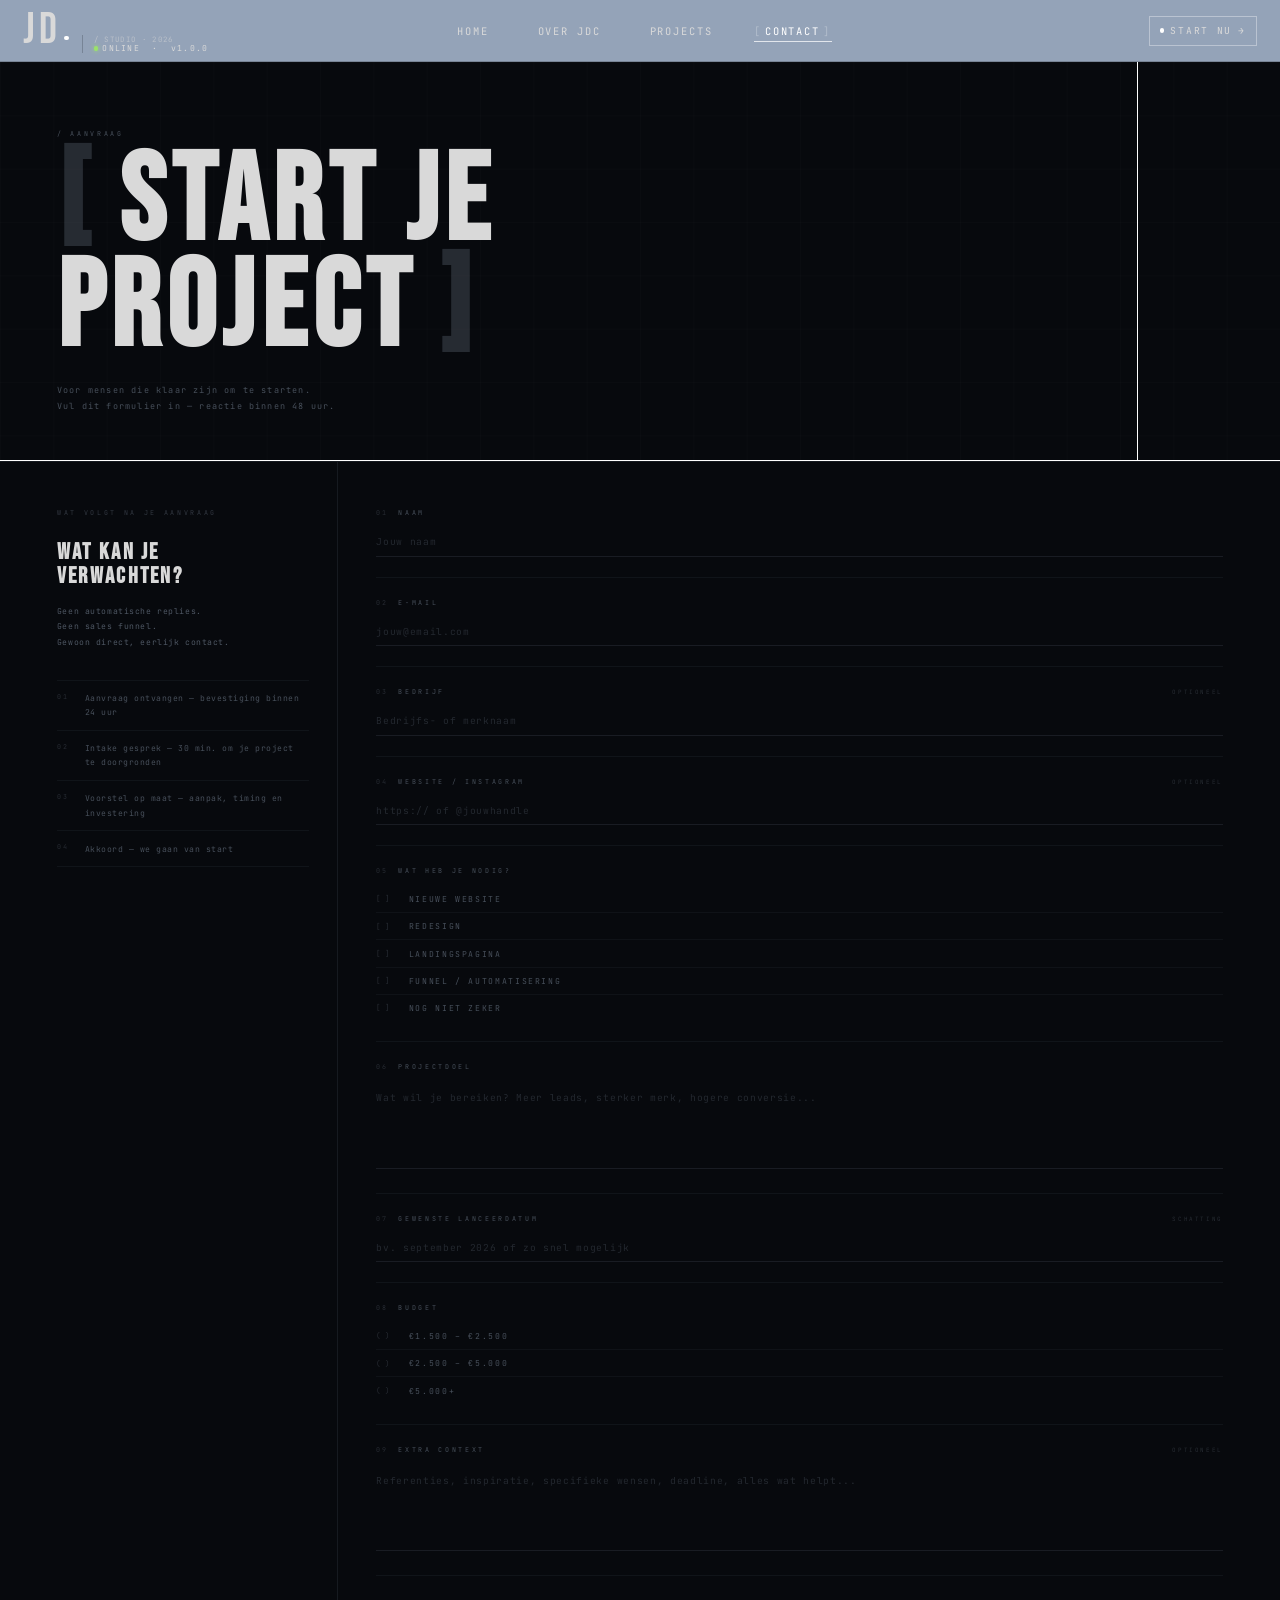
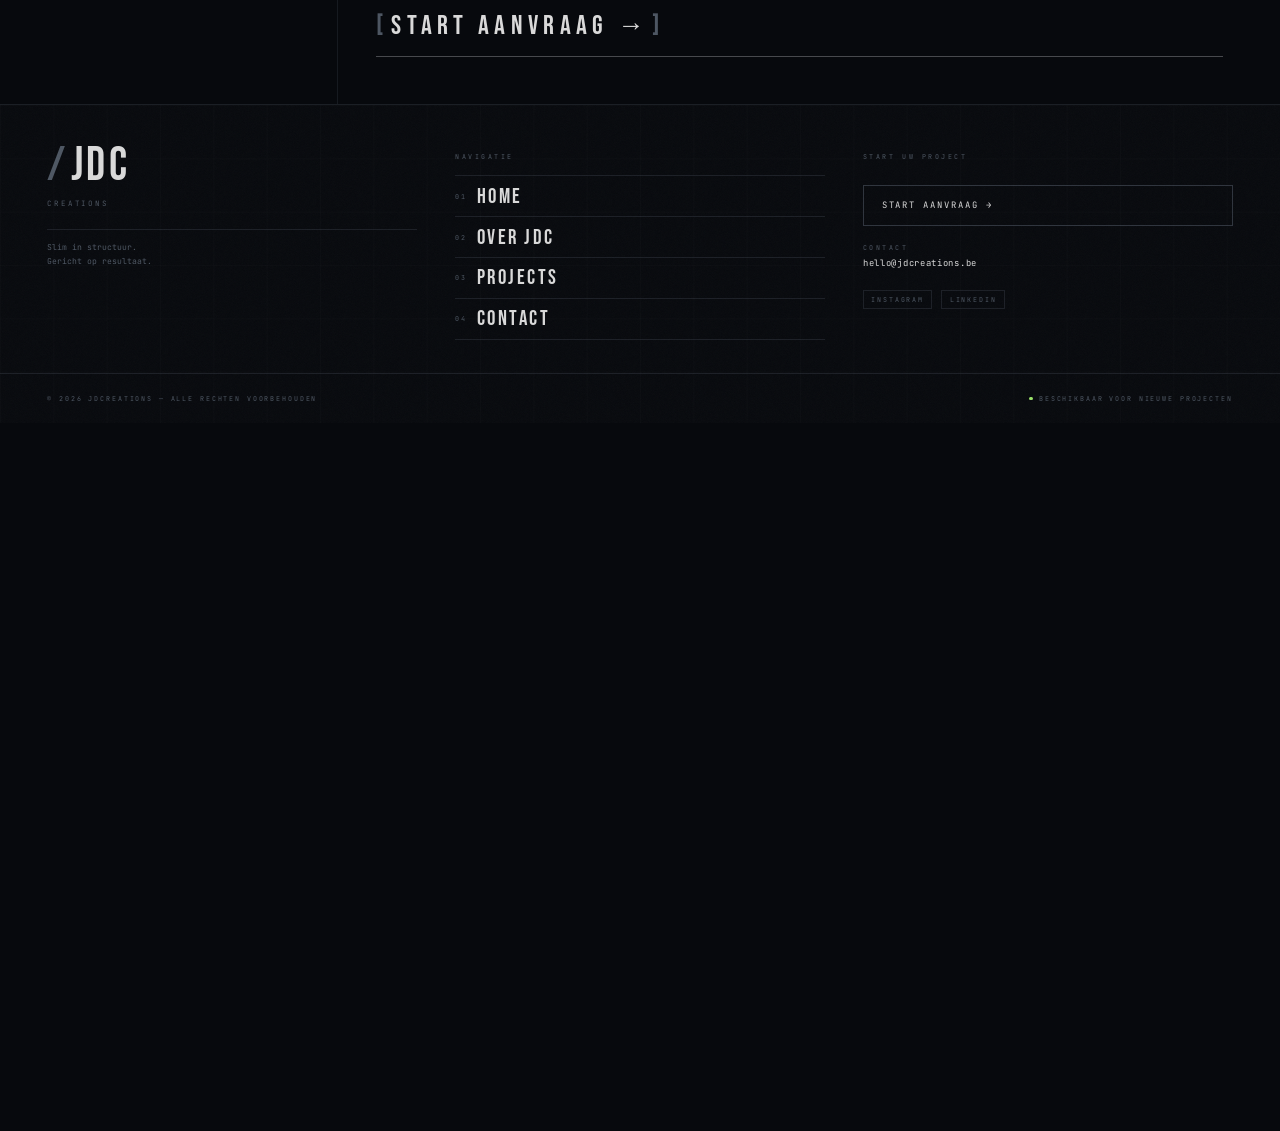
==== contact.html @ a8726026 "Add contact/aanvraag page; fix routing - contact.html: full on-brand aanvraag form (9 fields, Dutch," ====
<!DOCTYPE html>
<html>
<head>
	<meta charset="utf-8">
	<meta name="viewport" content="initial-scale=1, width=device-width">
	<title>Aanvraag · JDCreations</title>
	<link rel="icon" type="image/svg+xml" href="./favicon.svg">

	<link rel="preconnect" href="https://fonts.googleapis.com" />
	<link rel="preconnect" href="https://fonts.gstatic.com" crossorigin />
	<link rel="stylesheet" href="https://fonts.googleapis.com/css2?family=Bebas+Neue&family=JetBrains+Mono:wght@400;500&display=swap" />
	<link rel="stylesheet" href="./base.css" />
	<link rel="stylesheet" href="./header.css" />
	<link rel="stylesheet" href="./transitions.css" />
	<link rel="stylesheet" href="./footer.css" />
	<script src="./transitions.js"></script>
	<script src="./header.js" defer></script>
	<script src="./footer.js" defer></script>

	<script>
		try { if ('scrollRestoration' in history) history.scrollRestoration = 'manual'; } catch(e){}
		window.scrollTo(0, 0);
		(function() {
			function fitMobile() {
				var w = window.innerWidth;
				if (w <= 600) { document.documentElement.style.zoom = Math.min(w, 430) / 430; }
				else { document.documentElement.style.zoom = ''; }
			}
			fitMobile();
			window.addEventListener('resize', fitMobile);
		})();
	</script>

	<style>
	html { -webkit-text-size-adjust: 100%; }
	* { box-sizing: border-box; }
	body { margin: 0; background: #07090d; color: #d9d9d9; font-family: 'JetBrains Mono', ui-monospace, monospace; line-height: normal; }

	:root {
		--ct-pad-x:   clamp(1.5rem, 6vw, 7rem);
		--ct-rule:    rgba(148,163,184,0.11);
		--ct-muted:   rgba(148,163,184,0.45);
	}

	/* ═══════════════════════════════════
	   PAGE
	═══════════════════════════════════ */
	.ct-page { padding-top: 84px; min-height: 100dvh; }

	/* ═══════════════════════════════════
	   HERO
	═══════════════════════════════════ */
	.ct-hero {
		position: relative;
		overflow: hidden;
		padding: clamp(4rem,10vh,8rem) var(--ct-pad-x) clamp(3rem,7vh,5.5rem);
		border-bottom: 1px solid var(--ct-rule);
	}
	/* Grid texture */
	.ct-hero::before {
		content: '';
		position: absolute; inset: 0;
		background-image:
			linear-gradient(rgba(255,255,255,0.013) 1px, transparent 1px),
			linear-gradient(90deg, rgba(255,255,255,0.013) 1px, transparent 1px);
		background-size: 72px 72px;
		pointer-events: none;
	}
	.ct-hero-inner { position: relative; z-index: 1; }

	.ct-eyebrow {
		font-size: 9px; letter-spacing: 0.4em; text-transform: uppercase;
		color: var(--ct-muted); margin: 0 0 1rem;
	}

	.ct-h1 {
		font-family: 'Bebas Neue', sans-serif;
		font-size: clamp(88px, 13vw, 200px);
		letter-spacing: 0.05em; line-height: 0.86;
		color: #d9d9d9; margin: 0;
	}

	.ct-h1-row {
		display: flex; align-items: baseline; gap: 0.18em;
	}
	.ct-h1-dim { color: rgba(148,163,184,0.22); }

	.ct-tagline {
		font-size: clamp(11px, 0.9vw, 13px); letter-spacing: 0.14em; line-height: 1.9;
		color: var(--ct-muted); margin: clamp(1.5rem,3vh,2.25rem) 0 0;
		max-width: 520px;
	}

	/* White line that draws in on load */
	.ct-hero-hline {
		position: absolute; bottom: 0; left: 0;
		width: 100%; height: 1px;
		background: rgba(255,255,255,0.06);
		overflow: hidden;
	}
	.ct-hero-hline::after {
		content: '';
		position: absolute; left: 0; top: 0;
		height: 100%; width: 100%;
		background: #fff;
		transform: scaleX(0);
		transform-origin: left;
		transition: transform 1.1s cubic-bezier(0.22,0.61,0.36,1) 0.15s;
	}
	body.loader-gone .ct-hero-hline::after { transform: scaleX(1); }

	/* Vertical accent line (right side) */
	.ct-hero-vline {
		position: absolute; top: 0; right: calc(var(--ct-pad-x) * 2.5);
		width: 1px; height: 0;
		background: #fff;
		transition: height 1s cubic-bezier(0.22,0.61,0.36,1) 0.5s;
	}
	body.loader-gone .ct-hero-vline { height: 100%; }

	/* ═══════════════════════════════════
	   MAIN: two-column layout
	═══════════════════════════════════ */
	.ct-main {
		display: grid;
		grid-template-columns: 380px 1fr;
		padding: 0 var(--ct-pad-x);
		min-height: 60vh;
	}

	/* ── Info panel ── */
	.ct-info {
		border-right: 1px solid var(--ct-rule);
		padding: clamp(3rem,7vh,5rem) clamp(1.5rem,3vw,3.5rem) clamp(3rem,7vh,5rem) 0;
	}
	.ct-info-inner { position: sticky; top: 104px; }

	.ct-info-label {
		font-size: 9px; letter-spacing: 0.4em; text-transform: uppercase;
		color: rgba(148,163,184,0.3); margin: 0 0 2rem;
	}
	.ct-info-h2 {
		font-family: 'Bebas Neue', sans-serif;
		font-size: clamp(30px, 2.4vw, 40px); letter-spacing: 0.1em; line-height: 1.05;
		color: #d9d9d9; margin: 0 0 1.25rem;
	}
	.ct-info-body {
		font-size: 11px; letter-spacing: 0.07em; line-height: 1.9;
		color: rgba(148,163,184,0.5); margin: 0 0 2.5rem;
	}

	/* Steps */
	.ct-steps { list-style: none; margin: 0; padding: 0; }
	.ct-step {
		display: flex; gap: 16px; align-items: flex-start;
		padding: 14px 0;
		border-top: 1px solid rgba(148,163,184,0.07);
	}
	.ct-step:last-child { border-bottom: 1px solid rgba(148,163,184,0.07); }
	.ct-step-num {
		font-size: 9px; letter-spacing: 0.28em;
		color: rgba(148,163,184,0.22); min-width: 22px; padding-top: 1px;
	}
	.ct-step-text {
		font-size: 11px; letter-spacing: 0.06em; line-height: 1.75;
		color: rgba(148,163,184,0.45);
	}

	/* Vertical draw line on the info border */
	.ct-info-vline {
		position: absolute; left: 0; top: clamp(3rem,7vh,5rem);
		width: 1px; height: 0;
		background: rgba(255,255,255,0.15);
	}

	/* ── Form panel ── */
	.ct-form-panel {
		padding: clamp(3rem,7vh,5rem) 0 clamp(3rem,7vh,5rem) clamp(2rem,4vw,5rem);
	}

	/* ── Form ── */
	.ct-form { display: flex; flex-direction: column; }

	.ct-group {
		position: relative;
		padding: clamp(1.5rem,3vh,2.25rem) 0;
		border-bottom: 1px solid rgba(148,163,184,0.07);
	}
	.ct-group:first-child { padding-top: 0; }

	/* White line that draws across the bottom on interaction */
	.ct-group::after {
		content: '';
		position: absolute; bottom: -1px; left: 0;
		height: 1px; width: 0;
		background: rgba(255,255,255,0.2);
		pointer-events: none;
	}
	.ct-group.is-live::after {
		transition: width 0.55s cubic-bezier(0.22,0.61,0.36,1);
		width: 100%;
	}

	.ct-group-label {
		display: flex; align-items: baseline; gap: 14px;
		margin-bottom: 0.9rem;
	}
	.ct-group-num {
		font-size: 9px; letter-spacing: 0.28em;
		color: rgba(148,163,184,0.22);
	}
	.ct-group-name {
		font-size: 9px; letter-spacing: 0.4em; text-transform: uppercase;
		color: rgba(148,163,184,0.45);
	}
	.ct-group-opt {
		font-size: 8px; letter-spacing: 0.28em; text-transform: uppercase;
		color: rgba(148,163,184,0.22); margin-left: auto;
	}

	.ct-input, .ct-textarea {
		width: 100%;
		background: transparent;
		border: none;
		border-bottom: 1px solid rgba(148,163,184,0.13);
		color: #d9d9d9;
		font-family: 'JetBrains Mono', ui-monospace, monospace;
		font-size: clamp(13px, 1vw, 14px);
		letter-spacing: 0.07em;
		padding: 10px 0;
		outline: none;
		transition: border-color 0.2s ease;
	}
	.ct-input::placeholder, .ct-textarea::placeholder {
		color: rgba(148,163,184,0.2);
	}
	.ct-input:focus, .ct-textarea:focus {
		border-bottom-color: rgba(148,163,184,0.4);
	}
	.ct-textarea { resize: none; min-height: 90px; line-height: 1.85; }

	/* Options (checkbox / radio) */
	.ct-options { display: flex; flex-direction: column; }

	.ct-option {
		display: flex; align-items: center; gap: 16px;
		padding: 11px 0;
		border-bottom: 1px solid rgba(148,163,184,0.06);
		cursor: pointer;
	}
	.ct-option:last-child { border-bottom: none; }
	.ct-option input { position: absolute; opacity: 0; width: 0; height: 0; pointer-events: none; }

	.ct-mark {
		font-size: 10px; letter-spacing: 0.05em; line-height: 1;
		color: rgba(148,163,184,0.22); width: 28px; flex-shrink: 0;
		transition: color 0.18s;
		user-select: none;
	}
	.ct-mark-check::before { content: '[ ]'; }
	.ct-mark-radio::before { content: '( )'; }
	.ct-option input:checked ~ .ct-mark-check::before { content: '[×]'; }
	.ct-option input:checked ~ .ct-mark-radio::before { content: '(●)'; }
	.ct-option input:checked ~ .ct-mark { color: rgba(255,255,255,0.55); }

	.ct-opt-text {
		font-size: 11px; letter-spacing: 0.2em; text-transform: uppercase;
		color: rgba(148,163,184,0.45); transition: color 0.18s;
	}
	.ct-option:hover .ct-opt-text { color: rgba(217,217,217,0.75); }
	.ct-option input:checked ~ .ct-opt-text { color: #d9d9d9; }

	/* ── Submit ── */
	.ct-submit-wrap {
		padding-top: clamp(2rem,5vh,3.5rem);
		display: flex; flex-direction: column; gap: 1.25rem;
	}

	.ct-submit {
		display: inline-flex; align-items: center;
		background: none; border: none; padding: 0; cursor: pointer;
		font-family: 'Bebas Neue', sans-serif;
		font-size: clamp(28px, 2.8vw, 44px);
		letter-spacing: 0.2em;
		color: rgba(148,163,184,0.5);
		transition: color 0.2s;
	}
	.ct-submit-text { color: #d9d9d9; margin: 0 0.1em; transition: color 0.2s; }
	.ct-submit:hover { color: rgba(255,255,255,0.6); }
	.ct-submit:hover .ct-submit-text { color: #ffffff; }
	.ct-submit:disabled { opacity: 0.4; cursor: not-allowed; }

	/* Drawing line below submit */
	.ct-submit-line {
		position: relative; height: 1px;
		background: rgba(148,163,184,0.08);
	}
	.ct-submit-line::after {
		content: '';
		position: absolute; left: 0; top: 0;
		height: 100%; width: 0;
		background: rgba(255,255,255,0.22);
		transition: width 1.4s cubic-bezier(0.22,0.61,0.36,1) 0.5s;
	}
	body.loader-gone .ct-submit-line::after { width: 100%; }

	/* ── Success state ── */
	.ct-success {
		display: none;
		flex-direction: column; gap: 1.5rem;
		padding: clamp(2rem,5vh,4rem) 0;
	}
	.ct-success.is-visible { display: flex; }
	.ct-success-label {
		font-size: 9px; letter-spacing: 0.4em; text-transform: uppercase;
		color: rgba(148,163,184,0.4);
	}
	.ct-success-h {
		font-family: 'Bebas Neue', sans-serif;
		font-size: clamp(36px, 4vw, 60px); letter-spacing: 0.08em; line-height: 1;
		color: #d9d9d9; margin: 0;
	}
	.ct-success-body {
		font-size: 12px; letter-spacing: 0.08em; line-height: 1.85;
		color: rgba(148,163,184,0.55); max-width: 440px;
	}
	.ct-success-back {
		font-family: 'Bebas Neue', sans-serif;
		font-size: 18px; letter-spacing: 0.2em;
		color: rgba(148,163,184,0.5); text-decoration: none;
		display: inline-flex; align-items: center;
		transition: color 0.2s;
	}
	.ct-success-back span { color: #d9d9d9; margin: 0 0.1em; transition: color 0.2s; }
	.ct-success-back:hover { color: rgba(255,255,255,0.6); }
	.ct-success-back:hover span { color: #fff; }

	/* ═══════════════════════════════════
	   RESPONSIVE
	═══════════════════════════════════ */
	@media (max-width: 1100px) {
		.ct-main { grid-template-columns: 300px 1fr; }
	}
	@media (max-width: 860px) {
		.ct-main { grid-template-columns: 1fr; }
		.ct-info {
			border-right: none;
			border-bottom: 1px solid var(--ct-rule);
			padding: clamp(2.5rem,6vh,4rem) 0 clamp(2rem,4vh,3rem);
		}
		.ct-info-inner { position: static; }
		.ct-form-panel { padding-left: 0; }
		.ct-hero-vline { display: none; }
	}
	@media (max-width: 600px) {
		.ct-page { padding-top: 64px; }
		.ct-h1 { font-size: 76px; }
		.ct-submit { font-size: 28px; }
		.ct-main { padding: 0 1.25rem; }
		.ct-hero { padding-left: 1.25rem; padding-right: 1.25rem; }
	}
	</style>
</head>
<body>

<div class="ct-page">

	<!-- ══════════ HERO ══════════ -->
	<section class="ct-hero">
		<div class="ct-hero-inner">
			<p class="ct-eyebrow">/ AANVRAAG</p>
			<h1 class="ct-h1">
				<div class="ct-h1-row">
					<span class="ct-h1-dim">[ </span><span>START&nbsp;JE</span>
				</div>
				<div class="ct-h1-row">
					<span>PROJECT</span><span class="ct-h1-dim"> ]</span>
				</div>
			</h1>
			<p class="ct-tagline">Voor mensen die klaar zijn om te starten.<br>Vul dit formulier in — reactie binnen 48 uur.</p>
		</div>
		<div class="ct-hero-hline"></div>
		<div class="ct-hero-vline"></div>
	</section>

	<!-- ══════════ MAIN ══════════ -->
	<div class="ct-main">

		<!-- Info panel -->
		<aside class="ct-info">
			<div class="ct-info-inner">
				<p class="ct-info-label">WAT VOLGT NA JE AANVRAAG</p>
				<h2 class="ct-info-h2">WAT KAN JE<br>VERWACHTEN?</h2>
				<p class="ct-info-body">
					Geen automatische replies.<br>
					Geen sales funnel.<br>
					Gewoon direct, eerlijk contact.
				</p>
				<ol class="ct-steps">
					<li class="ct-step">
						<span class="ct-step-num">01</span>
						<span class="ct-step-text">Aanvraag ontvangen — bevestiging binnen 24 uur</span>
					</li>
					<li class="ct-step">
						<span class="ct-step-num">02</span>
						<span class="ct-step-text">Intake gesprek — 30 min. om je project te doorgronden</span>
					</li>
					<li class="ct-step">
						<span class="ct-step-num">03</span>
						<span class="ct-step-text">Voorstel op maat — aanpak, timing en investering</span>
					</li>
					<li class="ct-step">
						<span class="ct-step-num">04</span>
						<span class="ct-step-text">Akkoord — we gaan van start</span>
					</li>
				</ol>
			</div>
		</aside>

		<!-- Form panel -->
		<div class="ct-form-panel">

			<form class="ct-form" id="ctForm" name="aanvraag" method="POST" novalidate>

				<!-- 01 Naam -->
				<div class="ct-group">
					<div class="ct-group-label">
						<span class="ct-group-num">01</span>
						<span class="ct-group-name">Naam</span>
					</div>
					<input class="ct-input" type="text" name="naam" placeholder="Jouw naam" autocomplete="name" required>
				</div>

				<!-- 02 E-mail -->
				<div class="ct-group">
					<div class="ct-group-label">
						<span class="ct-group-num">02</span>
						<span class="ct-group-name">E-mail</span>
					</div>
					<input class="ct-input" type="email" name="email" placeholder="jouw@email.com" autocomplete="email" required>
				</div>

				<!-- 03 Bedrijf -->
				<div class="ct-group">
					<div class="ct-group-label">
						<span class="ct-group-num">03</span>
						<span class="ct-group-name">Bedrijf</span>
						<span class="ct-group-opt">Optioneel</span>
					</div>
					<input class="ct-input" type="text" name="bedrijf" placeholder="Bedrijfs- of merknaam" autocomplete="organization">
				</div>

				<!-- 04 Website / Instagram -->
				<div class="ct-group">
					<div class="ct-group-label">
						<span class="ct-group-num">04</span>
						<span class="ct-group-name">Website / Instagram</span>
						<span class="ct-group-opt">Optioneel</span>
					</div>
					<input class="ct-input" type="text" name="website" placeholder="https:// of @jouwhandle">
				</div>

				<!-- 05 Wat heb je nodig? -->
				<div class="ct-group">
					<div class="ct-group-label">
						<span class="ct-group-num">05</span>
						<span class="ct-group-name">Wat heb je nodig?</span>
					</div>
					<div class="ct-options">
						<label class="ct-option">
							<input type="checkbox" name="dienst" value="nieuwe-website">
							<span class="ct-mark ct-mark-check"></span>
							<span class="ct-opt-text">Nieuwe website</span>
						</label>
						<label class="ct-option">
							<input type="checkbox" name="dienst" value="redesign">
							<span class="ct-mark ct-mark-check"></span>
							<span class="ct-opt-text">Redesign</span>
						</label>
						<label class="ct-option">
							<input type="checkbox" name="dienst" value="landingspagina">
							<span class="ct-mark ct-mark-check"></span>
							<span class="ct-opt-text">Landingspagina</span>
						</label>
						<label class="ct-option">
							<input type="checkbox" name="dienst" value="funnel-automatisering">
							<span class="ct-mark ct-mark-check"></span>
							<span class="ct-opt-text">Funnel / automatisering</span>
						</label>
						<label class="ct-option">
							<input type="checkbox" name="dienst" value="nog-niet-zeker">
							<span class="ct-mark ct-mark-check"></span>
							<span class="ct-opt-text">Nog niet zeker</span>
						</label>
					</div>
				</div>

				<!-- 06 Projectdoel -->
				<div class="ct-group">
					<div class="ct-group-label">
						<span class="ct-group-num">06</span>
						<span class="ct-group-name">Projectdoel</span>
					</div>
					<textarea class="ct-textarea" name="projectdoel" placeholder="Wat wil je bereiken? Meer leads, sterker merk, hogere conversie..." rows="4"></textarea>
				</div>

				<!-- 07 Gewenste lanceerdatum -->
				<div class="ct-group">
					<div class="ct-group-label">
						<span class="ct-group-num">07</span>
						<span class="ct-group-name">Gewenste lanceerdatum</span>
						<span class="ct-group-opt">Schatting</span>
					</div>
					<input class="ct-input" type="text" name="lanceerdatum" placeholder="bv. september 2026 of zo snel mogelijk">
				</div>

				<!-- 08 Budget -->
				<div class="ct-group">
					<div class="ct-group-label">
						<span class="ct-group-num">08</span>
						<span class="ct-group-name">Budget</span>
					</div>
					<div class="ct-options">
						<label class="ct-option">
							<input type="radio" name="budget" value="1500-2500">
							<span class="ct-mark ct-mark-radio"></span>
							<span class="ct-opt-text">€1.500 – €2.500</span>
						</label>
						<label class="ct-option">
							<input type="radio" name="budget" value="2500-5000">
							<span class="ct-mark ct-mark-radio"></span>
							<span class="ct-opt-text">€2.500 – €5.000</span>
						</label>
						<label class="ct-option">
							<input type="radio" name="budget" value="5000+">
							<span class="ct-mark ct-mark-radio"></span>
							<span class="ct-opt-text">€5.000+</span>
						</label>
					</div>
				</div>

				<!-- 09 Extra context -->
				<div class="ct-group">
					<div class="ct-group-label">
						<span class="ct-group-num">09</span>
						<span class="ct-group-name">Extra context</span>
						<span class="ct-group-opt">Optioneel</span>
					</div>
					<textarea class="ct-textarea" name="context" placeholder="Referenties, inspiratie, specifieke wensen, deadline, alles wat helpt..." rows="4"></textarea>
				</div>

				<!-- Submit -->
				<div class="ct-submit-wrap">
					<button type="submit" class="ct-submit" id="ctSubmit">
						<span>[ </span><span class="ct-submit-text">START AANVRAAG &rarr;</span><span> ]</span>
					</button>
					<div class="ct-submit-line"></div>
				</div>

			</form>

			<!-- Success state (hidden until form submitted) -->
			<div class="ct-success" id="ctSuccess">
				<p class="ct-success-label">/ AANVRAAG ONTVANGEN</p>
				<h2 class="ct-success-h">BEDANKT.<br>WE NEMEN<br>CONTACT OP.</h2>
				<p class="ct-success-body">
					Je aanvraag is goed ontvangen. Je krijgt binnen 24–48 uur een persoonlijk bericht van mij.
				</p>
				<a class="ct-success-back" href="./index.html">[ <span>TERUG NAAR HOME &rarr;</span> ]</a>
			</div>

		</div>
	</div>

</div>

<script>
'use strict';

/* ── Focus / fill state on ct-group ── */
(function() {
	var groups = Array.from(document.querySelectorAll('.ct-group'));
	groups.forEach(function(group) {
		var inputs    = group.querySelectorAll('.ct-input, .ct-textarea');
		var selectors = group.querySelectorAll('input[type="checkbox"], input[type="radio"]');

		inputs.forEach(function(inp) {
			inp.addEventListener('focus', function() {
				group.classList.add('is-live');
			});
			inp.addEventListener('blur', function() {
				if (!inp.value.trim()) group.classList.remove('is-live');
			});
			if (inp.value.trim()) group.classList.add('is-live');
		});

		selectors.forEach(function(sel) {
			sel.addEventListener('change', function() {
				var any = Array.from(selectors).some(function(s) { return s.checked; });
				group.classList.toggle('is-live', any);
			});
		});
	});
})();

/* ── Form submit ── */
(function() {
	var form    = document.getElementById('ctForm');
	var success = document.getElementById('ctSuccess');
	var btn     = document.getElementById('ctSubmit');

	if (!form) return;

	form.addEventListener('submit', function(e) {
		e.preventDefault();

		/* Basic validation */
		var naam  = form.querySelector('[name="naam"]');
		var email = form.querySelector('[name="email"]');
		if (!naam.value.trim() || !email.value.trim()) {
			naam.focus();
			return;
		}

		/* Disable button while "sending" */
		btn.disabled = true;
		btn.querySelector('.ct-submit-text').textContent = 'VERZENDEN...';

		/* Replace with your own endpoint — Netlify, Formspree, etc. */
		/* For now: simulate a small delay then show success */
		setTimeout(function() {
			form.style.display = 'none';
			success.classList.add('is-visible');
			window.scrollTo({ top: 0, behavior: 'smooth' });
		}, 600);
	});
})();
</script>

</body>
</html>
---- base.css ----
/* =========================================================================
   JDCreations — shared base rules
   Sits in front of header.css so page-level CSS can still override.
   ======================================================================= */

/* Scroll-lock class applied to <html> via inline <head> script. Released
   by each page's own loader / transitions.js when the hero is ready. */
html.scroll-locked,
html.scroll-locked body {
  overflow: hidden;
  height: 100%;
  touch-action: none;
  overscroll-behavior: none;
}

/* === Canvas-scaling zoom stack ==========================================
   The site is designed on a 1728-base canvas. These breakpoints scale the
   canvas uniformly into each physical viewport so hand-authored design-px
   coordinates stay authoritative across widths. */
@media (min-width: 1280px) and (max-width: 1439px) { html { zoom: 0.7407; } }
@media (min-width: 1440px) and (max-width: 1727px) { html { zoom: 0.8333; } }
@media (min-width: 1920px) and (max-width: 2559px) { html { zoom: 1.1111; } }
@media (min-width: 2560px) and (max-width: 3839px) { html { zoom: 1.4815; } }
@media (min-width: 3840px)                         { html { zoom: 2.2222; } }

/* Narrower phones (<430 CSS-px) are handled by the inline <head> script's
   dynamic html.style.zoom — no media rule here. */

@media (max-width: 600px) {
  html, body { overflow-x: hidden; max-width: 100%; }
}
---- header.css ----
/* =========================================================================
   JDCreations — global header
   Fixed, all-viewport-width, tech / IDE inspired polish (JetBrains feel).
   Works above the existing html.scroll-locked and html { zoom } contexts
   because it uses 100vw + forced isolation.
   ======================================================================= */

:root {
  --jdc-h-h:        84px;
  --jdc-h-h-mobile: 64px;
  --jdc-h-bg:       #94a3b8;
  --jdc-h-bg-ink:   rgba(15, 17, 21, 0.72);
  --jdc-h-fg:       #d9d9d9;
  --jdc-h-fg-dim:   rgba(217, 217, 217, 0.55);
  --jdc-h-accent:   #ffffff;
  --jdc-h-led:      #9be36a;
  --jdc-h-rule:     rgba(7, 9, 13, 0.2);
}

/* Per-resolution height trim (request: 5px shorter at the 1920 and 2560
   zoom steps so the bar sits tighter against the hero). */
@media (min-width: 1920px) and (max-width: 2559px) { :root { --jdc-h-h: 79px; } }
@media (min-width: 2560px)                         { :root { --jdc-h-h: 79px; } }

/* Hide the legacy Figma top-bar — our header replaces it on every page. */
.hero-section-item { display: none !important; }

/* ==== root bar =========================================================== */
.jdc-header,
.jdc-header * { box-sizing: border-box; }

.jdc-header {
  /* Full-width strategy, three-layer:
     1. `inset: 0 0 auto 0` anchors the box to both horizontal edges of
        the initial containing block (no vw math).
     2. `width/min-width: 100vw` is the CSS fallback in case a containing
        block is ever shifted by a transformed ancestor.
     3. header.js pins `width: innerWidth + 'px'` with `!important` once
        the DOM is ready, which is the only layer that survives all of
        Chrome / Safari's `html { zoom }` edge cases. */
  position: fixed;
  inset: 0 0 auto 0;
  width: 100vw;
  min-width: 100vw;
  margin: 0;
  height: var(--jdc-h-h);
  z-index: 1000;
  background: var(--jdc-h-bg);
  color: var(--jdc-h-fg);
  font-family: 'JetBrains Mono', ui-monospace, 'SF Mono', Menlo, Consolas, monospace;
  font-size: 14px;
  letter-spacing: 0.08em;

  display: grid;
  grid-template-columns: auto 1fr auto auto;
  align-items: center;
  column-gap: clamp(16px, 3vw, 40px);
  padding: 0 clamp(18px, 2.4vw, 32px);

  /* NOTE: no `transform` / `contain` here — they would create a new
     containing block and trap the mobile drawer (position:fixed child)
     inside the header's box instead of the viewport. */
  border-bottom: 1px solid var(--jdc-h-rule);
}


.jdc-header::after {
  content: "";
  position: absolute;
  left: 0;
  right: 0;
  bottom: -1px;
  height: 1px;
  background: linear-gradient(90deg,
    transparent 0%,
    rgba(255,255,255,0.25) 20%,
    rgba(255,255,255,0.45) 50%,
    rgba(255,255,255,0.25) 80%,
    transparent 100%);
  pointer-events: none;
  opacity: 0;
  transition: opacity .3s ease;
}

.jdc-header.is-scrolled {
  background: color-mix(in oklab, var(--jdc-h-bg) 82%, #07090d 18%);
  backdrop-filter: saturate(140%) blur(10px);
  -webkit-backdrop-filter: saturate(140%) blur(10px);
}
.jdc-header.is-scrolled::after { opacity: 1; }

/* ==== logo =============================================================== */
.jdc-header__brand {
  display: inline-flex;
  align-items: baseline;
  gap: 14px;
  text-decoration: none;
  color: inherit;
}

.jdc-header__logo {
  font-family: 'Bebas Neue', sans-serif;
  font-weight: 400;
  font-size: clamp(44px, 4.6vw, 64px);
  line-height: 1;
  letter-spacing: 0.1em;
  color: var(--jdc-h-fg);
  position: relative;
  top: 2px;
}

.jdc-header__logo-dot {
  display: inline-block;
  width: 6px;
  height: 6px;
  border-radius: 50%;
  background: var(--jdc-h-accent);
  margin-left: 4px;
  vertical-align: baseline;
  transform: translateY(-4px);
  animation: jdc-blink 2.4s steps(2) infinite;
}

@keyframes jdc-blink { 0%, 40% { opacity: 1 } 50%, 100% { opacity: 0 } }

.jdc-header__meta {
  display: none;
  flex-direction: column;
  line-height: 1.2;
  padding-left: 14px;
  margin-left: 4px;
  border-left: 1px solid var(--jdc-h-rule);
}
@media (min-width: 1100px) {
  .jdc-header__meta { display: inline-flex; }
}
.jdc-header__meta-line-1 {
  font-size: 10px;
  letter-spacing: 0.18em;
  color: var(--jdc-h-fg-dim);
  text-transform: uppercase;
}
.jdc-header__meta-line-2 {
  font-size: 11px;
  letter-spacing: 0.15em;
  color: var(--jdc-h-fg);
}
.jdc-header__meta-led {
  display: inline-block;
  width: 6px;
  height: 6px;
  border-radius: 50%;
  background: var(--jdc-h-led);
  box-shadow: 0 0 6px var(--jdc-h-led);
  margin-right: 6px;
  vertical-align: middle;
  animation: jdc-pulse 1.6s ease-in-out infinite;
}
@keyframes jdc-pulse { 0%, 100% { opacity: 1; transform: scale(1) } 50% { opacity: .55; transform: scale(.8) } }

/* ==== nav ================================================================ */
.jdc-header__nav {
  display: none;
  align-items: center;
  gap: clamp(28px, 3.2vw, 56px);
}
@media (min-width: 961px) { .jdc-header__nav { display: inline-flex; } }

.jdc-header__link {
  position: relative;
  color: var(--jdc-h-fg);
  text-decoration: none;
  font-size: clamp(14px, 1.1vw, 17px);
  letter-spacing: 0.18em;
  white-space: nowrap;
  padding: 6px 2px;
  transition: color .2s ease, opacity .2s ease;
}

.jdc-header__link::before,
.jdc-header__link::after {
  color: var(--jdc-h-accent);
  opacity: 0;
  transition: opacity .25s ease, transform .25s ease;
  display: inline-block;
}
.jdc-header__link::before { content: "["; margin-right: 0; transform: translateX(6px); }
.jdc-header__link::after  { content: "]"; margin-left: 0;  transform: translateX(-6px); }

.jdc-header__link:hover::before,
.jdc-header__link:hover::after,
.jdc-header__link.is-active::before,
.jdc-header__link.is-active::after {
  opacity: 1;
  transform: translateX(0);
}
.jdc-header__link:hover::before,
.jdc-header__link.is-active::before { margin-right: 0.3em; }
.jdc-header__link:hover::after,
.jdc-header__link.is-active::after  { margin-left: 0.3em; }

.jdc-header__link.is-active { color: #ffffff; }
.jdc-header__link.is-active::before,
.jdc-header__link.is-active::after { color: rgba(255,255,255,0.28); }

/* Thin white underline on active link */
.jdc-header__link.is-active::marker { content: ""; }
.jdc-header__link.is-active {
  background:
    linear-gradient(#ffffff, #ffffff) left 2px bottom 0/100% 1px no-repeat;
}

/* ==== cta ================================================================ */
.jdc-header__cta {
  /* Default visible — hidden only below 961px via the mobile block below */
  display: inline-flex;
  align-items: center;
  gap: 8px;
  padding: 10px 14px;
  text-decoration: none;
  color: var(--jdc-h-fg);
  font-size: clamp(13px, 1vw, 15px);
  letter-spacing: 0.18em;
  border: 1px solid rgba(255,255,255,0.35);
  background: transparent;
  transition: background .25s ease, color .25s ease, border-color .25s ease;
  white-space: nowrap;
}
/* Keep the explicit show rule as belt-and-suspenders for all desktop widths */
@media (min-width: 961px) {
  .jdc-header > .jdc-header__cta { display: inline-flex !important; visibility: visible !important; }
}

.jdc-header__cta-dot {
  width: 6px;
  height: 6px;
  background: var(--jdc-h-accent);
  border-radius: 50%;
  transition: transform .25s ease;
}
.jdc-header__cta:hover {
  background: var(--jdc-h-accent);
  color: #07090d;
  border-color: var(--jdc-h-accent);
}
.jdc-header__cta:hover .jdc-header__cta-dot { background: #07090d; transform: scale(1.15); }
.jdc-header__cta-arrow { display: inline-block; transition: transform .25s ease; }
.jdc-header__cta:hover .jdc-header__cta-arrow { transform: translateX(4px); }

/* ==== mobile toggle ====================================================== */
.jdc-header__toggle {
  justify-self: end;
  background: transparent;
  border: 1px solid rgba(255,255,255,0.3);
  width: 42px;
  height: 42px;
  padding: 0;
  cursor: pointer;
  display: inline-flex;
  align-items: center;
  justify-content: center;
  transition: border-color .2s ease, background .2s ease;
}
@media (min-width: 961px) { .jdc-header__toggle { display: none; } }

.jdc-header__toggle:hover { border-color: var(--jdc-h-accent); }

.jdc-header__toggle-bars,
.jdc-header__toggle-bars::before,
.jdc-header__toggle-bars::after {
  display: block;
  width: 20px;
  height: 1.5px;
  background: var(--jdc-h-fg);
  transition: transform .3s ease, top .3s ease, background .2s ease, opacity .2s ease;
}
.jdc-header__toggle-bars { position: relative; }
.jdc-header__toggle-bars::before,
.jdc-header__toggle-bars::after {
  content: "";
  position: absolute;
  left: 0;
}
.jdc-header__toggle-bars::before { top: -6px; }
.jdc-header__toggle-bars::after  { top:  6px; }

.jdc-header.is-open .jdc-header__toggle-bars              { background: transparent; }
.jdc-header.is-open .jdc-header__toggle-bars::before      { top: 0; background: var(--jdc-h-accent); transform: rotate(45deg); }
.jdc-header.is-open .jdc-header__toggle-bars::after       { top: 0; background: var(--jdc-h-accent); transform: rotate(-45deg); }

/* ==== desktop layout =====================================================
   Three-column grid: brand left | nav centered | cta right.
   The middle column is `auto` so it only takes what the nav needs;
   the two outer `1fr` columns absorb the remaining space equally,
   keeping brand flush-left and CTA flush-right while the nav sits
   at the true mathematical center of the bar — independent of logo
   or button widths. No absolute positioning needed, no z-index fights.
   Works identically under html { zoom } because grid percentages and
   `fr` units operate in the same layout-space coordinate as the rest
   of the page. */
@media (min-width: 961px) {
  .jdc-header {
    display: grid !important;
    grid-template-columns: 1fr auto 1fr;
    grid-template-rows: auto;
    align-items: center;
    justify-content: unset;
  }
  .jdc-header__brand {
    grid-column: 1 / 2;
    justify-self: start;
    order: unset; flex: unset;
  }
  .jdc-header__nav {
    grid-column: 2 / 3;
    display: inline-flex !important;
    position: static !important;
    left: auto !important; top: auto !important;
    transform: none !important;
    order: unset; margin: 0;
  }
  .jdc-header__cta {
    grid-column: 3 / 4;
    justify-self: end;
    display: inline-flex !important;
    visibility: visible !important;
    order: unset; flex: unset;
  }
  .jdc-header__toggle,
  .jdc-header__drawer { display: none !important; }
}

/* ==== mobile drawer ====================================================== */
.jdc-header__drawer {
  position: fixed;
  inset: 0;
  height: 100vh;
  height: 100dvh;
  background: #07090d;
  color: var(--jdc-h-fg);
  font-family: 'JetBrains Mono', ui-monospace, Menlo, monospace;
  padding: calc(var(--jdc-h-h-mobile) + 32px) 28px 40px;
  display: flex;
  flex-direction: column;
  gap: 28px;
  transform: translateY(-100%);
  transition: transform .45s cubic-bezier(.22,.61,.36,1);
  z-index: 999;
  overflow: hidden;
}
.jdc-header__drawer::before {
  content: "";
  position: absolute;
  inset: 0;
  background-image:
    linear-gradient(to right, rgba(255,255,255,0.04) 1px, transparent 1px),
    linear-gradient(to bottom, rgba(255,255,255,0.04) 1px, transparent 1px);
  background-size: 48px 48px;
  pointer-events: none;
  opacity: 0.6;
}
.jdc-header.is-open .jdc-header__drawer { transform: translateY(0); }

.jdc-header__drawer-row {
  display: flex;
  align-items: baseline;
  gap: 18px;
  text-decoration: none;
  color: var(--jdc-h-fg);
  font-size: 32px;
  letter-spacing: 0.08em;
  font-family: 'Bebas Neue', sans-serif;
  opacity: 0;
  transform: translateY(12px);
  transition: opacity .5s ease, transform .5s ease, color .2s ease;
  position: relative;
  z-index: 1;
}
.jdc-header__drawer-row:hover { color: var(--jdc-h-accent); }
.jdc-header__drawer-row.is-active { color: #ffffff; }
.jdc-header__drawer-row.is-active::before { content: "> "; color: rgba(255,255,255,0.35); }
.jdc-header__drawer-row-num {
  font-family: 'JetBrains Mono', monospace;
  font-size: 11px;
  letter-spacing: 0.2em;
  color: var(--jdc-h-fg-dim);
  min-width: 32px;
}

.jdc-header.is-open .jdc-header__drawer-row {
  opacity: 1;
  transform: translateY(0);
}
.jdc-header.is-open .jdc-header__drawer-row:nth-child(1) { transition-delay: .08s; }
.jdc-header.is-open .jdc-header__drawer-row:nth-child(2) { transition-delay: .14s; }
.jdc-header.is-open .jdc-header__drawer-row:nth-child(3) { transition-delay: .20s; }
.jdc-header.is-open .jdc-header__drawer-row:nth-child(4) { transition-delay: .26s; }
.jdc-header.is-open .jdc-header__drawer-cta              { transition-delay: .34s; }
.jdc-header.is-open .jdc-header__drawer-foot             { transition-delay: .40s; }

.jdc-header__drawer-cta {
  margin-top: 12px;
  display: inline-flex;
  align-items: center;
  gap: 10px;
  padding: 16px 20px;
  border: 1px solid rgba(255,255,255,0.3);
  color: var(--jdc-h-fg);
  font-family: 'JetBrains Mono', monospace;
  font-size: 14px;
  letter-spacing: 0.2em;
  text-decoration: none;
  align-self: flex-start;
  opacity: 0;
  transform: translateY(12px);
  transition: opacity .5s ease, transform .5s ease, background .25s ease, color .25s ease;
  position: relative;
  z-index: 1;
}
.jdc-header__drawer-cta:hover { background: var(--jdc-h-accent); color: #07090d; }

.jdc-header__drawer-foot {
  margin-top: auto;
  display: flex;
  justify-content: space-between;
  align-items: flex-end;
  gap: 24px;
  font-size: 10px;
  letter-spacing: 0.22em;
  color: var(--jdc-h-fg-dim);
  opacity: 0;
  transform: translateY(12px);
  transition: opacity .5s ease, transform .5s ease;
  position: relative;
  z-index: 1;
}

.jdc-header__drawer-arrow {
  display: inline-flex;
  align-items: center;
  justify-content: center;
  width: 44px;
  height: 44px;
  border: 1px solid rgba(255,255,255,0.25);
  color: var(--jdc-h-fg);
  font-family: 'JetBrains Mono', ui-monospace, Menlo, monospace;
  font-size: 16px;
  line-height: 1;
  flex: 0 0 auto;
}

.jdc-header__drawer-tagline {
  font-family: 'JetBrains Mono', ui-monospace, Menlo, monospace;
  font-size: 11px;
  letter-spacing: 0.18em;
  line-height: 1.5;
  color: var(--jdc-h-fg);
  text-align: right;
  text-transform: uppercase;
}

@media (min-width: 961px) {
  .jdc-header__drawer { display: none; }
}

/* ==== mobile bar tweaks ==================================================
   Mobile header = fully opaque, effect-free layer. Every decorative
   source that could paint a dark band/strip/overlay on top of or
   through the header is disabled here:
     - `backdrop-filter: blur` → lets page bg bleed through
     - `color-mix` semi-transparent `.is-scrolled` bg
     - `border-bottom: 1px solid rgba(7,9,13,.2)` → reads as a thin
       black hairline at the bottom edge of the header
     - `::after` gradient accent strip below the header
     - drawer `::before` grid pattern
     - `.jdc-pt` curtain-transition overlay → paints full #07090d
       across the viewport during navigation and can linger on mobile
       browsers where the transition ends awkwardly.
   Header z-index bumped to 1100 so nothing else on the page can stack
   above it. Desktop keeps all effects. */
@media (max-width: 960px) {
  .jdc-header,
  .jdc-header.is-scrolled {
    background: var(--jdc-h-bg) !important;
    backdrop-filter: none !important;
    -webkit-backdrop-filter: none !important;
    border-bottom: none !important;
    z-index: 1100;
  }
  .jdc-header::after          { display: none !important; }
  .jdc-header__drawer         { z-index: 1099; }
  .jdc-pt                     { display: none !important; }

  /* Swap the 4-column grid for a dead-simple flex row on mobile — the
     grid was leaving empty display:none tracks that confused auto
     placement on some devices (logo ended up in an unpainted column). */
  .jdc-header {
    height: var(--jdc-h-h-mobile);
    display: flex !important;
    align-items: center;
    justify-content: space-between;
    padding: 0 18px;
    grid-template-columns: none;
  }
  .jdc-header__brand {
    display: inline-flex !important;
    align-items: center;
    gap: 10px;
    flex: 0 0 auto;
    visibility: visible !important;
    opacity: 1 !important;
    z-index: 2;
  }
  .jdc-header__logo {
    display: inline-block !important;
    font-size: 44px;
    line-height: 1;
    top: 0;
    color: #ffffff;
    visibility: visible !important;
    opacity: 1 !important;
  }
  .jdc-header__logo-dot { display: none; }
  .jdc-header__meta,
  .jdc-header__nav,
  .jdc-header__cta { display: none !important; }
  .jdc-header__toggle {
    flex: 0 0 auto;
    margin-left: auto;
    position: relative;
    z-index: 1102;
  }
}

/* ==== body scroll lock while drawer is open ============================== */
html.jdc-menu-open,
html.jdc-menu-open body {
  overflow: hidden;
}

/* ==== reduced motion ===================================================== */
@media (prefers-reduced-motion: reduce) {
  .jdc-header, .jdc-header *, .jdc-header__drawer, .jdc-header__drawer * {
    transition: none !important;
    animation: none !important;
  }
}
---- transitions.css ----
/* =========================================================================
   JDCreations — page transition overlay + loader-skip plumbing
   ======================================================================= */

html.jdc-skip-loader .loader { display: none !important; }

.jdc-pt {
  position: fixed;
  inset: 0;
  min-height: 100dvh;
  z-index: 10000;
  pointer-events: none;
  display: grid;
  grid-template-columns: 1fr 1fr;
}
.jdc-pt__panel {
  background: #07090d;
  background-image:
    linear-gradient(rgba(255,255,255,0.014) 1px, transparent 1px),
    linear-gradient(90deg, rgba(255,255,255,0.014) 1px, transparent 1px);
  background-size: 80px 80px;
  transform-origin: top;
  transform: scaleY(0);
  transition: transform .65s cubic-bezier(.85,.05,.3,1);
}
.jdc-pt__panel--l { border-right: 1px solid rgba(148, 163, 184, 0.18); }

/* Central branding overlay */
.jdc-pt__mark {
  position: absolute;
  inset: 0;
  display: flex;
  flex-direction: column;
  align-items: center;
  justify-content: center;
  gap: 10px;
  opacity: 0;
  transition: opacity .25s ease;
  z-index: 1;
  pointer-events: none;
}

/* /JDC wordmark */
.jdc-pt__brand {
  font-family: 'Bebas Neue', 'JetBrains Mono', ui-monospace, monospace;
  font-size: 56px;
  letter-spacing: 0.20em;
  color: #d9d9d9;
  line-height: 1;
}
.jdc-pt__brand span {
  color: rgba(148,163,184,0.5);
  margin-right: 6px;
}

/* Status line */
.jdc-pt__label {
  font-family: 'JetBrains Mono', ui-monospace, monospace;
  font-size: 10px;
  letter-spacing: 0.32em;
  color: rgba(148, 163, 184, 0.55);
  text-transform: uppercase;
  display: flex;
  align-items: center;
  gap: 8px;
}
.jdc-pt__dot {
  display: inline-block;
  width: 5px; height: 5px; border-radius: 50%;
  background: #9be36a;
  animation: jdc-pt-pulse 1.1s ease-in-out infinite;
}

/* Scan line that sweeps down on leave */
.jdc-pt__scan {
  position: absolute;
  left: 0; right: 0;
  height: 1px;
  background: linear-gradient(90deg, transparent, rgba(155, 227, 106, 0.7), transparent);
  top: -2px;
  opacity: 0;
  transition: none;
}

/* Progress bar at bottom */
.jdc-pt__bar {
  position: absolute;
  bottom: 0;
  left: 0;
  right: 0;
  height: 1.5px;
  background: rgba(148, 163, 184, 0.08);
  z-index: 2;
  opacity: 0;
  transition: opacity .2s ease;
}
.jdc-pt__bar-fill {
  height: 100%;
  width: 0%;
  background: #9be36a;
  transition: none;
}

@keyframes jdc-pt-pulse { 0%, 100% { opacity: 1 } 50% { opacity: .3 } }
@keyframes jdc-scan {
  0%   { top: 0%;   opacity: 1; }
  100% { top: 100%; opacity: 0.2; }
}
@keyframes jdc-bar-fill {
  0%   { width: 0%; }
  100% { width: 100%; }
}

/* ── Leaving: curtains close top-down ── */
.jdc-pt.is-leaving .jdc-pt__panel  { transform: scaleY(1); }
.jdc-pt.is-leaving .jdc-pt__mark   { opacity: 1; transition-delay: .22s; }
.jdc-pt.is-leaving .jdc-pt__bar    { opacity: 1; transition-delay: .22s; }
.jdc-pt.is-leaving .jdc-pt__bar-fill { animation: jdc-bar-fill .48s ease .22s forwards; }
.jdc-pt.is-leaving .jdc-pt__scan   {
  animation: jdc-scan .52s ease .22s forwards;
}

/* ── Entering: curtains open bottom-up ── */
.jdc-pt.is-entering .jdc-pt__panel {
  transform-origin: bottom;
  transform: scaleY(1);
}
.jdc-pt.is-entering.is-revealing .jdc-pt__panel { transform: scaleY(0); }
.jdc-pt.is-entering .jdc-pt__mark  { opacity: 1; }
.jdc-pt.is-entering .jdc-pt__bar   { opacity: 1; }
.jdc-pt.is-entering.is-revealing .jdc-pt__mark { opacity: 0; transition-delay: 0s; }
.jdc-pt.is-entering.is-revealing .jdc-pt__bar  { opacity: 0; transition-delay: 0s; }

@media (prefers-reduced-motion: reduce) {
  .jdc-pt, .jdc-pt__panel, .jdc-pt__mark,
  .jdc-pt__scan, .jdc-pt__bar-fill { transition: none !important; animation: none !important; }
}
---- footer.css ----
/* =========================================================================
   JDCreations — site footer
   ======================================================================= */

/* ── Custom properties ── */
.jdc-footer {
  --ft-bg:       #07090d;
  --ft-border:   rgba(148, 163, 184, 0.14);
  --ft-grid:     rgba(255, 255, 255, 0.013);
  --ft-text:     #d9d9d9;
  --ft-muted:    rgba(148, 163, 184, 0.50);
  --ft-accent:   #9be36a;
  --ft-pad-x:    clamp(1.5rem, 5vw, 5rem);
  --ft-pad-top:  clamp(3rem, 6vh, 5rem);
  --ft-pad-bot:  clamp(1.25rem, 3vh, 2rem);
  --ft-font-d:   'Bebas Neue', ui-monospace, monospace;
  --ft-font-m:   'JetBrains Mono', ui-monospace, monospace;
}

/* ── Outer shell ── */
.jdc-footer {
  position: relative;
  background: var(--ft-bg);
  border-top: 1px solid var(--ft-border);
  overflow: hidden;
  z-index: 10;
}

/* Grid texture */
.jdc-footer::before {
  content: '';
  position: absolute;
  inset: 0;
  background-image:
    linear-gradient(var(--ft-grid) 1px, transparent 1px),
    linear-gradient(90deg, var(--ft-grid) 1px, transparent 1px);
  background-size: 72px 72px;
  pointer-events: none;
}

/* Noise grain */
.jdc-footer::after {
  content: '';
  position: absolute;
  inset: 0;
  background-image: url("data:image/svg+xml,%3Csvg viewBox='0 0 256 256' xmlns='http://www.w3.org/2000/svg'%3E%3Cfilter id='n'%3E%3CfeTurbulence type='fractalNoise' baseFrequency='0.9' numOctaves='4' stitchTiles='stitch'/%3E%3C/filter%3E%3Crect width='100%25' height='100%25' filter='url(%23n)'/%3E%3C/svg%3E");
  background-size: 200px 200px;
  opacity: 0.032;
  pointer-events: none;
}

/* ── Main body ── */
.jdc-footer__body {
  position: relative;
  z-index: 1;
  display: grid;
  grid-template-columns: 1fr 1fr 1fr;
  gap: clamp(2rem, 4vw, 4rem);
  padding: var(--ft-pad-top) var(--ft-pad-x) clamp(2.5rem, 5vh, 4rem);
  align-items: start;
}

/* ── Brand column ── */
.jdc-footer__brand { display: flex; flex-direction: column; gap: 0.75rem; }

.jdc-footer__brand-wordmark {
  font-family: var(--ft-font-d);
  font-size: clamp(52px, 5vw, 76px);
  letter-spacing: 0.08em;
  color: var(--ft-text);
  line-height: 0.9;
}
.jdc-footer__brand-wordmark span {
  color: var(--ft-muted);
  margin-right: 2px;
}
.jdc-footer__brand-sub {
  font-family: var(--ft-font-m);
  font-size: 10px;
  letter-spacing: 0.38em;
  color: var(--ft-muted);
  text-transform: uppercase;
  margin-top: 2px;
}
.jdc-footer__brand-tagline {
  font-family: var(--ft-font-m);
  font-size: 11px;
  line-height: 1.65;
  color: var(--ft-muted);
  margin: 0;
  margin-top: 1rem;
  padding-top: 1rem;
  border-top: 1px solid var(--ft-border);
}

/* ── Nav column ── */
.jdc-footer__nav {
  display: flex;
  flex-direction: column;
  gap: 0;
}
.jdc-footer__nav-heading {
  font-family: var(--ft-font-m);
  font-size: 9px;
  letter-spacing: 0.38em;
  color: var(--ft-muted);
  text-transform: uppercase;
  margin-bottom: 1.25rem;
}
.jdc-footer__nav-link {
  display: flex;
  align-items: center;
  gap: 14px;
  padding: 10px 0;
  border-bottom: 1px solid var(--ft-border);
  text-decoration: none;
  color: var(--ft-text);
  font-family: var(--ft-font-d);
  font-size: clamp(22px, 2.2vw, 30px);
  letter-spacing: 0.12em;
  transition: color 0.22s ease, padding-left 0.22s cubic-bezier(0.22, 0.61, 0.36, 1);
  position: relative;
}
.jdc-footer__nav-link:first-of-type {
  border-top: 1px solid var(--ft-border);
}
.jdc-footer__nav-link:hover {
  color: #ffffff;
  padding-left: 8px;
}
.jdc-footer__nav-num {
  font-family: var(--ft-font-m);
  font-size: 9px;
  letter-spacing: 0.25em;
  color: var(--ft-muted);
  flex-shrink: 0;
  transition: color 0.22s ease;
}
.jdc-footer__nav-link:hover .jdc-footer__nav-num {
  color: rgba(255,255,255,0.4);
}
.jdc-footer__nav-link--cta .jdc-footer__nav-arrow {
  margin-left: auto;
  font-family: var(--ft-font-m);
  font-size: 12px;
  opacity: 0;
  transform: translateX(-6px);
  transition: opacity 0.22s ease, transform 0.22s ease;
}
.jdc-footer__nav-link--cta:hover .jdc-footer__nav-arrow {
  opacity: 1;
  transform: translateX(0);
}

/* ── CTA column ── */
.jdc-footer__cta { display: flex; flex-direction: column; gap: 1.5rem; }

.jdc-footer__cta-heading {
  font-family: var(--ft-font-m);
  font-size: 9px;
  letter-spacing: 0.38em;
  color: var(--ft-muted);
  text-transform: uppercase;
}
.jdc-footer__cta-btn {
  display: inline-flex;
  align-items: center;
  font-family: var(--ft-font-m);
  font-size: 12px;
  letter-spacing: 0.22em;
  color: var(--ft-text);
  text-decoration: none;
  border: 1px solid rgba(148, 163, 184, 0.28);
  padding: 18px 24px;
  transition:
    color 0.25s ease,
    border-color 0.25s ease,
    background 0.25s ease;
  position: relative;
  overflow: hidden;
}
.jdc-footer__cta-btn::before {
  content: '';
  position: absolute;
  inset: 0;
  background: #ffffff;
  transform: scaleX(0);
  transform-origin: left;
  transition: transform 0.35s cubic-bezier(0.85, 0.05, 0.3, 1);
}
.jdc-footer__cta-btn:hover {
  color: var(--ft-bg);
  border-color: rgba(255,255,255,0.6);
}
.jdc-footer__cta-btn:hover::before { transform: scaleX(1); }
.jdc-footer__cta-btn-inner {
  position: relative;
  z-index: 1;
}

.jdc-footer__contact {
  display: flex;
  flex-direction: column;
  gap: 6px;
}
.jdc-footer__contact-label {
  font-family: var(--ft-font-m);
  font-size: 9px;
  letter-spacing: 0.38em;
  color: var(--ft-muted);
  text-transform: uppercase;
}
.jdc-footer__contact-link {
  font-family: var(--ft-font-m);
  font-size: 12px;
  letter-spacing: 0.08em;
  color: var(--ft-text);
  text-decoration: none;
  transition: color 0.2s ease;
}
.jdc-footer__contact-link:hover { color: #ffffff; }

.jdc-footer__social {
  display: flex;
  gap: 12px;
  margin-top: 0.25rem;
}
.jdc-footer__social-link {
  font-family: var(--ft-font-m);
  font-size: 9px;
  letter-spacing: 0.28em;
  color: var(--ft-muted);
  text-decoration: none;
  text-transform: uppercase;
  transition: color 0.2s ease;
  border: 1px solid var(--ft-border);
  padding: 6px 10px;
}
.jdc-footer__social-link:hover { color: #ffffff; border-color: rgba(255,255,255,0.3); }

/* ── Bottom strip ── */
.jdc-footer__bottom {
  position: relative;
  z-index: 1;
  display: flex;
  justify-content: space-between;
  align-items: center;
  padding: var(--ft-pad-bot) var(--ft-pad-x);
  border-top: 1px solid var(--ft-border);
  gap: 1rem;
  flex-wrap: wrap;
}
.jdc-footer__copy {
  font-family: var(--ft-font-m);
  font-size: 9px;
  letter-spacing: 0.28em;
  color: var(--ft-muted);
  text-transform: uppercase;
}
.jdc-footer__status {
  display: flex;
  align-items: center;
  gap: 8px;
  font-family: var(--ft-font-m);
  font-size: 9px;
  letter-spacing: 0.28em;
  color: var(--ft-muted);
  text-transform: uppercase;
}
.jdc-footer__status-dot {
  width: 5px; height: 5px;
  border-radius: 50%;
  background: var(--ft-accent);
  animation: ft-pulse 2s ease-in-out infinite;
  flex-shrink: 0;
}
@keyframes ft-pulse {
  0%, 100% { opacity: 1; box-shadow: 0 0 0 0 rgba(155,227,106,0.6); }
  50%       { opacity: 0.7; box-shadow: 0 0 0 4px rgba(155,227,106,0); }
}

/* ══════════════════════════════════════════
   RESPONSIVE
══════════════════════════════════════════ */

/* ── Tablet ≤ 900px ── */
@media (max-width: 900px) {
  .jdc-footer__body {
    grid-template-columns: 1fr 1fr;
    grid-template-areas:
      "brand nav"
      "cta   cta";
  }
  .jdc-footer__brand { grid-area: brand; }
  .jdc-footer__nav   { grid-area: nav; }
  .jdc-footer__cta   { grid-area: cta; flex-direction: row; align-items: flex-start; flex-wrap: wrap; gap: 2rem; }
  .jdc-footer__cta-heading { width: 100%; margin-bottom: -0.5rem; }
}

/* ── Mobile ≤ 600px ── */
@media (max-width: 600px) {
  .jdc-footer {
    --ft-pad-x: 1.25rem;
    --ft-pad-top: 2.5rem;
  }
  .jdc-footer__body {
    grid-template-columns: 1fr;
    grid-template-areas:
      "brand"
      "nav"
      "cta";
    gap: 2.5rem;
  }
  .jdc-footer__cta { flex-direction: column; }
  .jdc-footer__brand-wordmark { font-size: 52px; }
  .jdc-footer__nav-link { font-size: 26px; }
  .jdc-footer__bottom { flex-direction: column; align-items: flex-start; gap: 8px; }
  .jdc-footer__top { padding: 0 var(--ft-pad-x); }
}
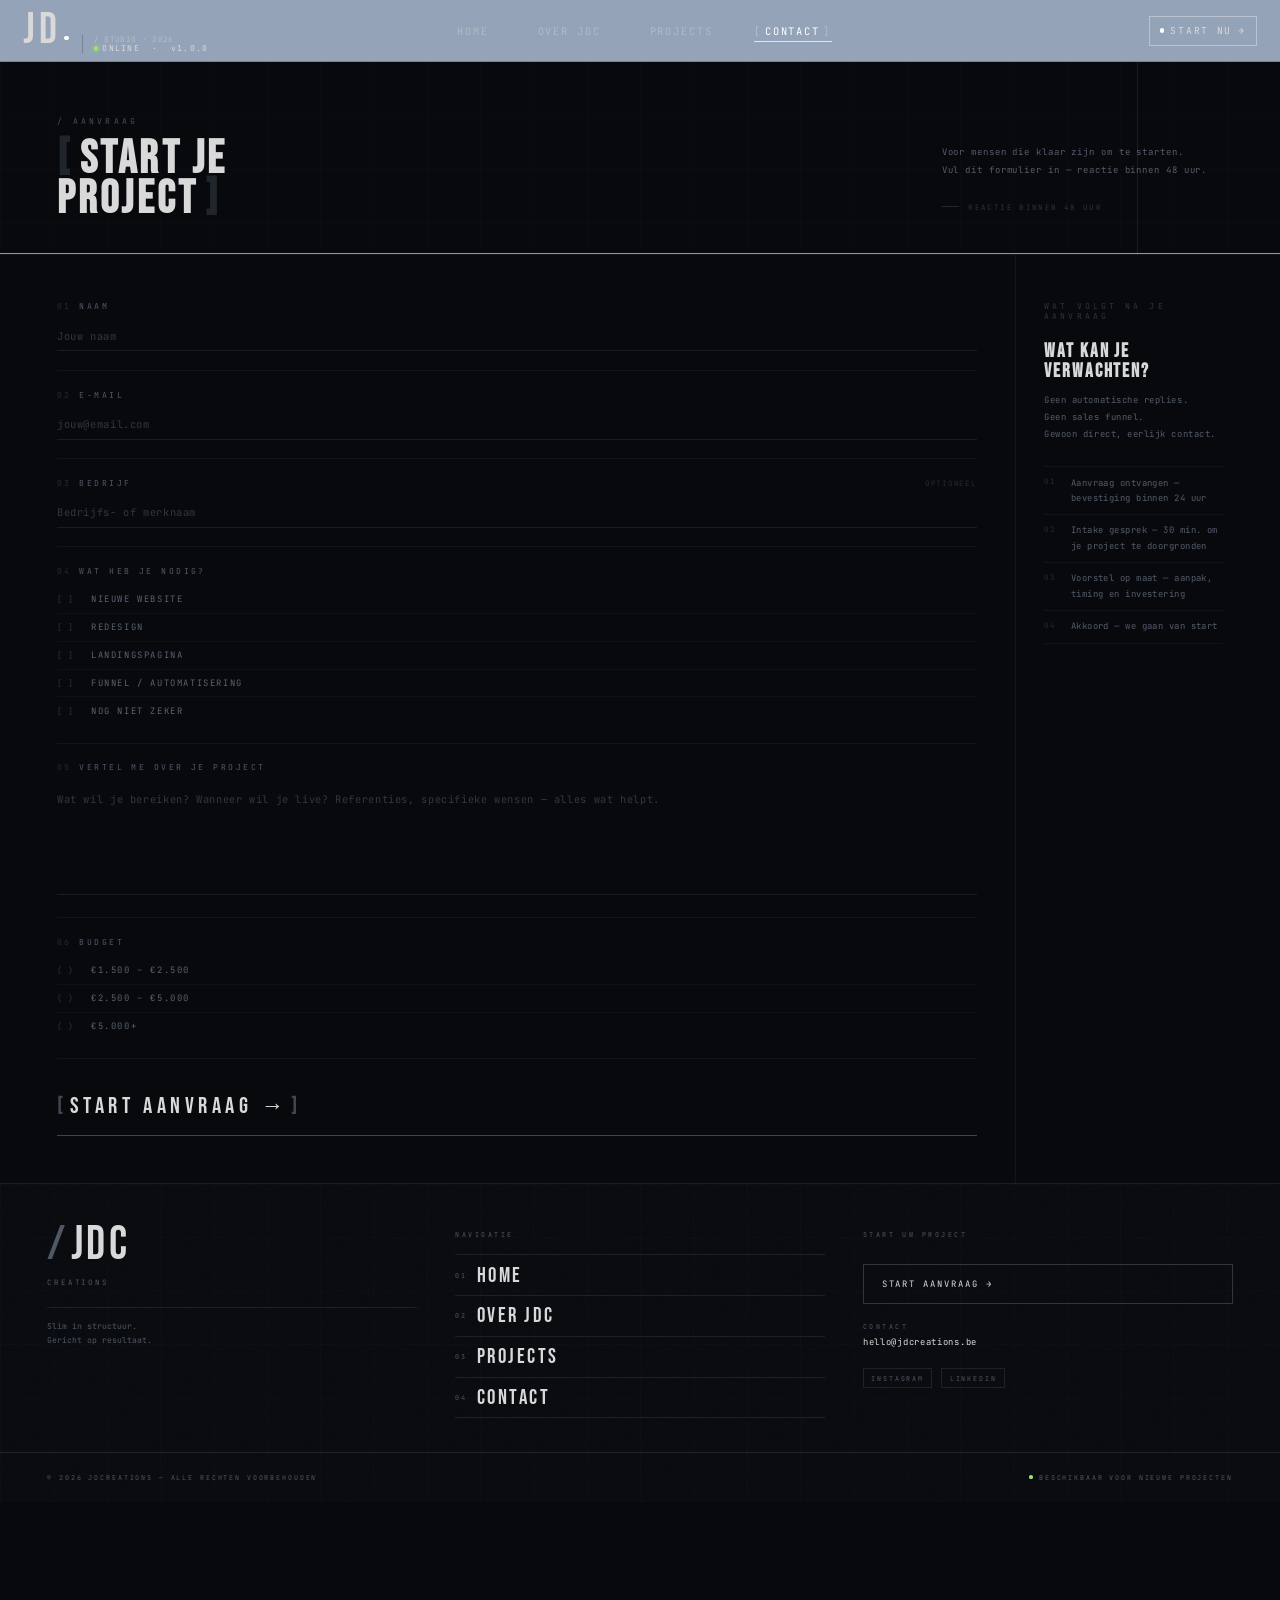
==== commit 53d9ef5c: "Redesign contact page: proportionate hero, readable typography, 6-field form, form-left/info-right l" ====
--- a/contact.html
+++ b/contact.html
@@ -37,26 +37,21 @@
 	body { margin: 0; background: #07090d; color: #d9d9d9; font-family: 'JetBrains Mono', ui-monospace, monospace; line-height: normal; }
 
 	:root {
-		--ct-pad-x:   clamp(1.5rem, 6vw, 7rem);
-		--ct-rule:    rgba(148,163,184,0.11);
-		--ct-muted:   rgba(148,163,184,0.45);
-	}
-
-	/* ═══════════════════════════════════
-	   PAGE
-	═══════════════════════════════════ */
+		--ct-pad-x: clamp(1.5rem, 6vw, 7rem);
+		--ct-rule:  rgba(148,163,184,0.09);
+		--ct-dim:   rgba(148,163,184,0.45);
+	}
+
+	/* ── PAGE ─────────────────────────────────────── */
 	.ct-page { padding-top: 84px; min-height: 100dvh; }
 
-	/* ═══════════════════════════════════
-	   HERO
-	═══════════════════════════════════ */
+	/* ── HERO ─────────────────────────────────────── */
 	.ct-hero {
 		position: relative;
 		overflow: hidden;
-		padding: clamp(4rem,10vh,8rem) var(--ct-pad-x) clamp(3rem,7vh,5.5rem);
+		padding: clamp(3.5rem,8vh,6rem) var(--ct-pad-x) clamp(2.5rem,5vh,4rem);
 		border-bottom: 1px solid var(--ct-rule);
 	}
-	/* Grid texture */
 	.ct-hero::before {
 		content: '';
 		position: absolute; inset: 0;
@@ -66,134 +61,103 @@
 		background-size: 72px 72px;
 		pointer-events: none;
 	}
-	.ct-hero-inner { position: relative; z-index: 1; }
+
+	/* Two-column editorial hero layout */
+	.ct-hero-inner {
+		position: relative; z-index: 1;
+		display: grid;
+		grid-template-columns: 1fr minmax(auto, 380px);
+		gap: clamp(2rem, 5vw, 7rem);
+		align-items: end;
+	}
 
 	.ct-eyebrow {
-		font-size: 9px; letter-spacing: 0.4em; text-transform: uppercase;
-		color: var(--ct-muted); margin: 0 0 1rem;
+		font-size: 11px; letter-spacing: 0.38em; text-transform: uppercase;
+		color: var(--ct-dim); margin: 0 0 1.25rem;
 	}
 
 	.ct-h1 {
 		font-family: 'Bebas Neue', sans-serif;
-		font-size: clamp(88px, 13vw, 200px);
-		letter-spacing: 0.05em; line-height: 0.86;
+		font-size: clamp(44px, 4.8vw, 68px);
+		letter-spacing: 0.07em; line-height: 0.88;
 		color: #d9d9d9; margin: 0;
 	}
-
-	.ct-h1-row {
-		display: flex; align-items: baseline; gap: 0.18em;
-	}
-	.ct-h1-dim { color: rgba(148,163,184,0.22); }
-
+	.ct-h1-row { display: flex; align-items: baseline; gap: 0.15em; }
+	.ct-h1-dim { color: rgba(148,163,184,0.18); }
+
+	/* Right column of hero */
+	.ct-hero-right {
+		display: flex; flex-direction: column; gap: 1.25rem;
+		padding-bottom: 2px;
+	}
 	.ct-tagline {
-		font-size: clamp(11px, 0.9vw, 13px); letter-spacing: 0.14em; line-height: 1.9;
-		color: var(--ct-muted); margin: clamp(1.5rem,3vh,2.25rem) 0 0;
-		max-width: 520px;
-	}
-
-	/* White line that draws in on load */
+		font-size: clamp(12px, 0.95vw, 14px); letter-spacing: 0.1em; line-height: 2;
+		color: rgba(148,163,184,0.55); margin: 0;
+	}
+	.ct-hero-meta {
+		font-size: 10px; letter-spacing: 0.32em; text-transform: uppercase;
+		color: rgba(148,163,184,0.28);
+		display: flex; align-items: center; gap: 12px;
+	}
+	.ct-hero-meta::before {
+		content: '';
+		display: block; width: 24px; height: 1px;
+		background: rgba(148,163,184,0.2); flex-shrink: 0;
+	}
+
+	/* Drawing lines */
 	.ct-hero-hline {
 		position: absolute; bottom: 0; left: 0;
 		width: 100%; height: 1px;
-		background: rgba(255,255,255,0.06);
+		background: rgba(255,255,255,0.04);
 		overflow: hidden;
 	}
 	.ct-hero-hline::after {
 		content: '';
 		position: absolute; left: 0; top: 0;
 		height: 100%; width: 100%;
-		background: #fff;
-		transform: scaleX(0);
-		transform-origin: left;
+		background: rgba(255,255,255,0.55);
+		transform: scaleX(0); transform-origin: left;
 		transition: transform 1.1s cubic-bezier(0.22,0.61,0.36,1) 0.15s;
 	}
 	body.loader-gone .ct-hero-hline::after { transform: scaleX(1); }
 
-	/* Vertical accent line (right side) */
 	.ct-hero-vline {
 		position: absolute; top: 0; right: calc(var(--ct-pad-x) * 2.5);
 		width: 1px; height: 0;
-		background: #fff;
+		background: rgba(255,255,255,0.08);
 		transition: height 1s cubic-bezier(0.22,0.61,0.36,1) 0.5s;
 	}
 	body.loader-gone .ct-hero-vline { height: 100%; }
 
-	/* ═══════════════════════════════════
-	   MAIN: two-column layout
-	═══════════════════════════════════ */
+	/* ── MAIN LAYOUT: form (left) | info (right) ── */
 	.ct-main {
 		display: grid;
-		grid-template-columns: 380px 1fr;
+		grid-template-columns: 1fr 280px;
 		padding: 0 var(--ct-pad-x);
 		min-height: 60vh;
 	}
 
-	/* ── Info panel ── */
-	.ct-info {
+	/* ── FORM PANEL ─────────────────────────────── */
+	.ct-form-panel {
+		padding: clamp(3rem,7vh,5rem) clamp(2rem,4vw,4.5rem) clamp(3rem,7vh,5rem) 0;
 		border-right: 1px solid var(--ct-rule);
-		padding: clamp(3rem,7vh,5rem) clamp(1.5rem,3vw,3.5rem) clamp(3rem,7vh,5rem) 0;
-	}
-	.ct-info-inner { position: sticky; top: 104px; }
-
-	.ct-info-label {
-		font-size: 9px; letter-spacing: 0.4em; text-transform: uppercase;
-		color: rgba(148,163,184,0.3); margin: 0 0 2rem;
-	}
-	.ct-info-h2 {
-		font-family: 'Bebas Neue', sans-serif;
-		font-size: clamp(30px, 2.4vw, 40px); letter-spacing: 0.1em; line-height: 1.05;
-		color: #d9d9d9; margin: 0 0 1.25rem;
-	}
-	.ct-info-body {
-		font-size: 11px; letter-spacing: 0.07em; line-height: 1.9;
-		color: rgba(148,163,184,0.5); margin: 0 0 2.5rem;
-	}
-
-	/* Steps */
-	.ct-steps { list-style: none; margin: 0; padding: 0; }
-	.ct-step {
-		display: flex; gap: 16px; align-items: flex-start;
-		padding: 14px 0;
-		border-top: 1px solid rgba(148,163,184,0.07);
-	}
-	.ct-step:last-child { border-bottom: 1px solid rgba(148,163,184,0.07); }
-	.ct-step-num {
-		font-size: 9px; letter-spacing: 0.28em;
-		color: rgba(148,163,184,0.22); min-width: 22px; padding-top: 1px;
-	}
-	.ct-step-text {
-		font-size: 11px; letter-spacing: 0.06em; line-height: 1.75;
-		color: rgba(148,163,184,0.45);
-	}
-
-	/* Vertical draw line on the info border */
-	.ct-info-vline {
-		position: absolute; left: 0; top: clamp(3rem,7vh,5rem);
-		width: 1px; height: 0;
-		background: rgba(255,255,255,0.15);
-	}
-
-	/* ── Form panel ── */
-	.ct-form-panel {
-		padding: clamp(3rem,7vh,5rem) 0 clamp(3rem,7vh,5rem) clamp(2rem,4vw,5rem);
-	}
-
-	/* ── Form ── */
+	}
+
 	.ct-form { display: flex; flex-direction: column; }
 
 	.ct-group {
 		position: relative;
-		padding: clamp(1.5rem,3vh,2.25rem) 0;
+		padding: clamp(1.4rem,2.8vh,2rem) 0;
 		border-bottom: 1px solid rgba(148,163,184,0.07);
 	}
 	.ct-group:first-child { padding-top: 0; }
 
-	/* White line that draws across the bottom on interaction */
 	.ct-group::after {
 		content: '';
 		position: absolute; bottom: -1px; left: 0;
 		height: 1px; width: 0;
-		background: rgba(255,255,255,0.2);
+		background: rgba(255,255,255,0.18);
 		pointer-events: none;
 	}
 	.ct-group.is-live::after {
@@ -202,19 +166,19 @@
 	}
 
 	.ct-group-label {
-		display: flex; align-items: baseline; gap: 14px;
-		margin-bottom: 0.9rem;
+		display: flex; align-items: baseline; gap: 12px;
+		margin-bottom: 0.85rem;
 	}
 	.ct-group-num {
-		font-size: 9px; letter-spacing: 0.28em;
+		font-size: 11px; letter-spacing: 0.22em;
 		color: rgba(148,163,184,0.22);
 	}
 	.ct-group-name {
-		font-size: 9px; letter-spacing: 0.4em; text-transform: uppercase;
-		color: rgba(148,163,184,0.45);
+		font-size: 11px; letter-spacing: 0.3em; text-transform: uppercase;
+		color: rgba(148,163,184,0.52);
 	}
 	.ct-group-opt {
-		font-size: 8px; letter-spacing: 0.28em; text-transform: uppercase;
+		font-size: 10px; letter-spacing: 0.24em; text-transform: uppercase;
 		color: rgba(148,163,184,0.22); margin-left: auto;
 	}
 
@@ -222,97 +186,92 @@
 		width: 100%;
 		background: transparent;
 		border: none;
-		border-bottom: 1px solid rgba(148,163,184,0.13);
+		border-bottom: 1px solid rgba(148,163,184,0.12);
 		color: #d9d9d9;
 		font-family: 'JetBrains Mono', ui-monospace, monospace;
-		font-size: clamp(13px, 1vw, 14px);
-		letter-spacing: 0.07em;
+		font-size: clamp(14px, 1.1vw, 16px);
+		letter-spacing: 0.06em;
 		padding: 10px 0;
 		outline: none;
 		transition: border-color 0.2s ease;
 	}
 	.ct-input::placeholder, .ct-textarea::placeholder {
-		color: rgba(148,163,184,0.2);
+		color: rgba(148,163,184,0.3);
 	}
 	.ct-input:focus, .ct-textarea:focus {
 		border-bottom-color: rgba(148,163,184,0.4);
 	}
-	.ct-textarea { resize: none; min-height: 90px; line-height: 1.85; }
-
-	/* Options (checkbox / radio) */
+	.ct-textarea { resize: none; min-height: 110px; line-height: 1.85; }
+
+	/* Checkboxes / radios */
 	.ct-options { display: flex; flex-direction: column; }
-
 	.ct-option {
 		display: flex; align-items: center; gap: 16px;
-		padding: 11px 0;
-		border-bottom: 1px solid rgba(148,163,184,0.06);
+		padding: 10px 0;
+		border-bottom: 1px solid rgba(148,163,184,0.05);
 		cursor: pointer;
 	}
 	.ct-option:last-child { border-bottom: none; }
 	.ct-option input { position: absolute; opacity: 0; width: 0; height: 0; pointer-events: none; }
 
 	.ct-mark {
-		font-size: 10px; letter-spacing: 0.05em; line-height: 1;
-		color: rgba(148,163,184,0.22); width: 28px; flex-shrink: 0;
-		transition: color 0.18s;
-		user-select: none;
+		font-size: 11px; letter-spacing: 0.04em; line-height: 1;
+		color: rgba(148,163,184,0.28); width: 30px; flex-shrink: 0;
+		transition: color 0.18s; user-select: none;
 	}
 	.ct-mark-check::before { content: '[ ]'; }
 	.ct-mark-radio::before { content: '( )'; }
 	.ct-option input:checked ~ .ct-mark-check::before { content: '[×]'; }
-	.ct-option input:checked ~ .ct-mark-radio::before { content: '(●)'; }
+	.ct-option input:checked ~ .ct-mark-radio::before  { content: '(●)'; }
 	.ct-option input:checked ~ .ct-mark { color: rgba(255,255,255,0.55); }
 
 	.ct-opt-text {
-		font-size: 11px; letter-spacing: 0.2em; text-transform: uppercase;
-		color: rgba(148,163,184,0.45); transition: color 0.18s;
-	}
-	.ct-option:hover .ct-opt-text { color: rgba(217,217,217,0.75); }
+		font-size: 12px; letter-spacing: 0.18em; text-transform: uppercase;
+		color: rgba(148,163,184,0.58); transition: color 0.18s;
+	}
+	.ct-option:hover .ct-opt-text { color: rgba(217,217,217,0.82); }
 	.ct-option input:checked ~ .ct-opt-text { color: #d9d9d9; }
 
-	/* ── Submit ── */
+	/* Submit */
 	.ct-submit-wrap {
-		padding-top: clamp(2rem,5vh,3.5rem);
+		padding-top: clamp(2rem,5vh,3rem);
 		display: flex; flex-direction: column; gap: 1.25rem;
 	}
-
 	.ct-submit {
 		display: inline-flex; align-items: center;
 		background: none; border: none; padding: 0; cursor: pointer;
 		font-family: 'Bebas Neue', sans-serif;
-		font-size: clamp(28px, 2.8vw, 44px);
+		font-size: clamp(22px, 2.4vw, 38px);
 		letter-spacing: 0.2em;
-		color: rgba(148,163,184,0.5);
+		color: rgba(148,163,184,0.4);
 		transition: color 0.2s;
 	}
 	.ct-submit-text { color: #d9d9d9; margin: 0 0.1em; transition: color 0.2s; }
-	.ct-submit:hover { color: rgba(255,255,255,0.6); }
+	.ct-submit:hover { color: rgba(255,255,255,0.65); }
 	.ct-submit:hover .ct-submit-text { color: #ffffff; }
-	.ct-submit:disabled { opacity: 0.4; cursor: not-allowed; }
-
-	/* Drawing line below submit */
+	.ct-submit:disabled { opacity: 0.35; cursor: not-allowed; }
+
 	.ct-submit-line {
 		position: relative; height: 1px;
-		background: rgba(148,163,184,0.08);
+		background: rgba(148,163,184,0.07);
 	}
 	.ct-submit-line::after {
 		content: '';
 		position: absolute; left: 0; top: 0;
 		height: 100%; width: 0;
-		background: rgba(255,255,255,0.22);
+		background: rgba(255,255,255,0.2);
 		transition: width 1.4s cubic-bezier(0.22,0.61,0.36,1) 0.5s;
 	}
 	body.loader-gone .ct-submit-line::after { width: 100%; }
 
-	/* ── Success state ── */
+	/* Success state */
 	.ct-success {
-		display: none;
-		flex-direction: column; gap: 1.5rem;
+		display: none; flex-direction: column; gap: 1.5rem;
 		padding: clamp(2rem,5vh,4rem) 0;
 	}
 	.ct-success.is-visible { display: flex; }
 	.ct-success-label {
-		font-size: 9px; letter-spacing: 0.4em; text-transform: uppercase;
+		font-size: 11px; letter-spacing: 0.4em; text-transform: uppercase;
 		color: rgba(148,163,184,0.4);
 	}
 	.ct-success-h {
@@ -321,41 +280,78 @@
 		color: #d9d9d9; margin: 0;
 	}
 	.ct-success-body {
-		font-size: 12px; letter-spacing: 0.08em; line-height: 1.85;
+		font-size: 13px; letter-spacing: 0.07em; line-height: 1.85;
 		color: rgba(148,163,184,0.55); max-width: 440px;
 	}
 	.ct-success-back {
 		font-family: 'Bebas Neue', sans-serif;
 		font-size: 18px; letter-spacing: 0.2em;
-		color: rgba(148,163,184,0.5); text-decoration: none;
+		color: rgba(148,163,184,0.45); text-decoration: none;
 		display: inline-flex; align-items: center;
 		transition: color 0.2s;
 	}
 	.ct-success-back span { color: #d9d9d9; margin: 0 0.1em; transition: color 0.2s; }
-	.ct-success-back:hover { color: rgba(255,255,255,0.6); }
+	.ct-success-back:hover { color: rgba(255,255,255,0.65); }
 	.ct-success-back:hover span { color: #fff; }
 
-	/* ═══════════════════════════════════
-	   RESPONSIVE
-	═══════════════════════════════════ */
+	/* ── INFO SIDEBAR ────────────────────────────── */
+	.ct-info {
+		padding: clamp(3rem,7vh,5rem) 0 clamp(3rem,7vh,5rem) clamp(1.5rem,3vw,3rem);
+	}
+	.ct-info-inner { position: sticky; top: 104px; }
+
+	.ct-info-label {
+		font-size: 11px; letter-spacing: 0.38em; text-transform: uppercase;
+		color: rgba(148,163,184,0.28); margin: 0 0 1.75rem;
+	}
+	.ct-info-h2 {
+		font-family: 'Bebas Neue', sans-serif;
+		font-size: clamp(22px, 2vw, 32px); letter-spacing: 0.1em; line-height: 1.05;
+		color: #d9d9d9; margin: 0 0 0.85rem;
+	}
+	.ct-info-body {
+		font-size: 12px; letter-spacing: 0.06em; line-height: 1.9;
+		color: rgba(148,163,184,0.55); margin: 0 0 2rem;
+	}
+
+	.ct-steps { list-style: none; margin: 0; padding: 0; }
+	.ct-step {
+		display: flex; gap: 14px; align-items: flex-start;
+		padding: 11px 0;
+		border-top: 1px solid rgba(148,163,184,0.07);
+	}
+	.ct-step:last-child { border-bottom: 1px solid rgba(148,163,184,0.07); }
+	.ct-step-num {
+		font-size: 10px; letter-spacing: 0.25em;
+		color: rgba(148,163,184,0.22); min-width: 22px; flex-shrink: 0; padding-top: 1px;
+	}
+	.ct-step-text {
+		font-size: 12px; letter-spacing: 0.05em; line-height: 1.72;
+		color: rgba(148,163,184,0.55);
+	}
+
+	/* ── RESPONSIVE ──────────────────────────────── */
 	@media (max-width: 1100px) {
-		.ct-main { grid-template-columns: 300px 1fr; }
+		.ct-main { grid-template-columns: 1fr 240px; }
 	}
 	@media (max-width: 860px) {
 		.ct-main { grid-template-columns: 1fr; }
-		.ct-info {
+		.ct-form-panel {
 			border-right: none;
-			border-bottom: 1px solid var(--ct-rule);
 			padding: clamp(2.5rem,6vh,4rem) 0 clamp(2rem,4vh,3rem);
 		}
+		.ct-info {
+			border-top: 1px solid var(--ct-rule);
+			padding: clamp(2rem,5vh,3.5rem) 0;
+		}
 		.ct-info-inner { position: static; }
-		.ct-form-panel { padding-left: 0; }
 		.ct-hero-vline { display: none; }
+		.ct-hero-inner { grid-template-columns: 1fr; gap: 1.5rem; }
 	}
 	@media (max-width: 600px) {
 		.ct-page { padding-top: 64px; }
-		.ct-h1 { font-size: 76px; }
-		.ct-submit { font-size: 28px; }
+		.ct-h1 { font-size: 52px; }
+		.ct-submit { font-size: 24px; }
 		.ct-main { padding: 0 1.25rem; }
 		.ct-hero { padding-left: 1.25rem; padding-right: 1.25rem; }
 	}
@@ -368,16 +364,26 @@
 	<!-- ══════════ HERO ══════════ -->
 	<section class="ct-hero">
 		<div class="ct-hero-inner">
-			<p class="ct-eyebrow">/ AANVRAAG</p>
-			<h1 class="ct-h1">
-				<div class="ct-h1-row">
-					<span class="ct-h1-dim">[ </span><span>START&nbsp;JE</span>
-				</div>
-				<div class="ct-h1-row">
-					<span>PROJECT</span><span class="ct-h1-dim"> ]</span>
-				</div>
-			</h1>
-			<p class="ct-tagline">Voor mensen die klaar zijn om te starten.<br>Vul dit formulier in — reactie binnen 48 uur.</p>
+			<!-- Left: heading -->
+			<div>
+				<p class="ct-eyebrow">/ AANVRAAG</p>
+				<h1 class="ct-h1">
+					<div class="ct-h1-row">
+						<span class="ct-h1-dim">[ </span><span>START&nbsp;JE</span>
+					</div>
+					<div class="ct-h1-row">
+						<span>PROJECT</span><span class="ct-h1-dim"> ]</span>
+					</div>
+				</h1>
+			</div>
+			<!-- Right: context -->
+			<div class="ct-hero-right">
+				<p class="ct-tagline">
+					Voor mensen die klaar zijn om te starten.<br>
+					Vul dit formulier in — reactie binnen 48 uur.
+				</p>
+				<p class="ct-hero-meta">Reactie binnen 48 uur</p>
+			</div>
 		</div>
 		<div class="ct-hero-hline"></div>
 		<div class="ct-hero-vline"></div>
@@ -386,7 +392,131 @@
 	<!-- ══════════ MAIN ══════════ -->
 	<div class="ct-main">
 
-		<!-- Info panel -->
+		<!-- Form panel (left — primary) -->
+		<div class="ct-form-panel">
+
+			<form class="ct-form" id="ctForm" name="aanvraag" method="POST" novalidate>
+
+				<!-- 01 Naam -->
+				<div class="ct-group">
+					<div class="ct-group-label">
+						<span class="ct-group-num">01</span>
+						<span class="ct-group-name">Naam</span>
+					</div>
+					<input class="ct-input" type="text" name="naam" placeholder="Jouw naam" autocomplete="name" required>
+				</div>
+
+				<!-- 02 E-mail -->
+				<div class="ct-group">
+					<div class="ct-group-label">
+						<span class="ct-group-num">02</span>
+						<span class="ct-group-name">E-mail</span>
+					</div>
+					<input class="ct-input" type="email" name="email" placeholder="jouw@email.com" autocomplete="email" required>
+				</div>
+
+				<!-- 03 Bedrijf -->
+				<div class="ct-group">
+					<div class="ct-group-label">
+						<span class="ct-group-num">03</span>
+						<span class="ct-group-name">Bedrijf</span>
+						<span class="ct-group-opt">Optioneel</span>
+					</div>
+					<input class="ct-input" type="text" name="bedrijf" placeholder="Bedrijfs- of merknaam" autocomplete="organization">
+				</div>
+
+				<!-- 04 Wat heb je nodig? -->
+				<div class="ct-group">
+					<div class="ct-group-label">
+						<span class="ct-group-num">04</span>
+						<span class="ct-group-name">Wat heb je nodig?</span>
+					</div>
+					<div class="ct-options">
+						<label class="ct-option">
+							<input type="checkbox" name="dienst" value="nieuwe-website">
+							<span class="ct-mark ct-mark-check"></span>
+							<span class="ct-opt-text">Nieuwe website</span>
+						</label>
+						<label class="ct-option">
+							<input type="checkbox" name="dienst" value="redesign">
+							<span class="ct-mark ct-mark-check"></span>
+							<span class="ct-opt-text">Redesign</span>
+						</label>
+						<label class="ct-option">
+							<input type="checkbox" name="dienst" value="landingspagina">
+							<span class="ct-mark ct-mark-check"></span>
+							<span class="ct-opt-text">Landingspagina</span>
+						</label>
+						<label class="ct-option">
+							<input type="checkbox" name="dienst" value="funnel-automatisering">
+							<span class="ct-mark ct-mark-check"></span>
+							<span class="ct-opt-text">Funnel / automatisering</span>
+						</label>
+						<label class="ct-option">
+							<input type="checkbox" name="dienst" value="nog-niet-zeker">
+							<span class="ct-mark ct-mark-check"></span>
+							<span class="ct-opt-text">Nog niet zeker</span>
+						</label>
+					</div>
+				</div>
+
+				<!-- 05 Vertel me over je project -->
+				<div class="ct-group">
+					<div class="ct-group-label">
+						<span class="ct-group-num">05</span>
+						<span class="ct-group-name">Vertel me over je project</span>
+					</div>
+					<textarea class="ct-textarea" name="project" placeholder="Wat wil je bereiken? Wanneer wil je live? Referenties, specifieke wensen — alles wat helpt." rows="5"></textarea>
+				</div>
+
+				<!-- 06 Budget -->
+				<div class="ct-group">
+					<div class="ct-group-label">
+						<span class="ct-group-num">06</span>
+						<span class="ct-group-name">Budget</span>
+					</div>
+					<div class="ct-options">
+						<label class="ct-option">
+							<input type="radio" name="budget" value="1500-2500">
+							<span class="ct-mark ct-mark-radio"></span>
+							<span class="ct-opt-text">€1.500 – €2.500</span>
+						</label>
+						<label class="ct-option">
+							<input type="radio" name="budget" value="2500-5000">
+							<span class="ct-mark ct-mark-radio"></span>
+							<span class="ct-opt-text">€2.500 – €5.000</span>
+						</label>
+						<label class="ct-option">
+							<input type="radio" name="budget" value="5000+">
+							<span class="ct-mark ct-mark-radio"></span>
+							<span class="ct-opt-text">€5.000+</span>
+						</label>
+					</div>
+				</div>
+
+				<!-- Submit -->
+				<div class="ct-submit-wrap">
+					<button type="submit" class="ct-submit" id="ctSubmit">
+						<span>[ </span><span class="ct-submit-text">START AANVRAAG &rarr;</span><span> ]</span>
+					</button>
+					<div class="ct-submit-line"></div>
+				</div>
+
+			</form>
+
+			<!-- Success state -->
+			<div class="ct-success" id="ctSuccess">
+				<p class="ct-success-label">/ AANVRAAG ONTVANGEN</p>
+				<h2 class="ct-success-h">BEDANKT.<br>WE NEMEN<br>CONTACT OP.</h2>
+				<p class="ct-success-body">
+					Je aanvraag is goed ontvangen. Je krijgt binnen 24–48 uur een persoonlijk bericht van mij.
+				</p>
+				<a class="ct-success-back" href="./index.html">[ <span>TERUG NAAR HOME &rarr;</span> ]</a>
+			</div>
+
+		</div>
+
+		<!-- Info sidebar (right) -->
 		<aside class="ct-info">
 			<div class="ct-info-inner">
 				<p class="ct-info-label">WAT VOLGT NA JE AANVRAAG</p>
@@ -417,159 +547,6 @@
 			</div>
 		</aside>
 
-		<!-- Form panel -->
-		<div class="ct-form-panel">
-
-			<form class="ct-form" id="ctForm" name="aanvraag" method="POST" novalidate>
-
-				<!-- 01 Naam -->
-				<div class="ct-group">
-					<div class="ct-group-label">
-						<span class="ct-group-num">01</span>
-						<span class="ct-group-name">Naam</span>
-					</div>
-					<input class="ct-input" type="text" name="naam" placeholder="Jouw naam" autocomplete="name" required>
-				</div>
-
-				<!-- 02 E-mail -->
-				<div class="ct-group">
-					<div class="ct-group-label">
-						<span class="ct-group-num">02</span>
-						<span class="ct-group-name">E-mail</span>
-					</div>
-					<input class="ct-input" type="email" name="email" placeholder="jouw@email.com" autocomplete="email" required>
-				</div>
-
-				<!-- 03 Bedrijf -->
-				<div class="ct-group">
-					<div class="ct-group-label">
-						<span class="ct-group-num">03</span>
-						<span class="ct-group-name">Bedrijf</span>
-						<span class="ct-group-opt">Optioneel</span>
-					</div>
-					<input class="ct-input" type="text" name="bedrijf" placeholder="Bedrijfs- of merknaam" autocomplete="organization">
-				</div>
-
-				<!-- 04 Website / Instagram -->
-				<div class="ct-group">
-					<div class="ct-group-label">
-						<span class="ct-group-num">04</span>
-						<span class="ct-group-name">Website / Instagram</span>
-						<span class="ct-group-opt">Optioneel</span>
-					</div>
-					<input class="ct-input" type="text" name="website" placeholder="https:// of @jouwhandle">
-				</div>
-
-				<!-- 05 Wat heb je nodig? -->
-				<div class="ct-group">
-					<div class="ct-group-label">
-						<span class="ct-group-num">05</span>
-						<span class="ct-group-name">Wat heb je nodig?</span>
-					</div>
-					<div class="ct-options">
-						<label class="ct-option">
-							<input type="checkbox" name="dienst" value="nieuwe-website">
-							<span class="ct-mark ct-mark-check"></span>
-							<span class="ct-opt-text">Nieuwe website</span>
-						</label>
-						<label class="ct-option">
-							<input type="checkbox" name="dienst" value="redesign">
-							<span class="ct-mark ct-mark-check"></span>
-							<span class="ct-opt-text">Redesign</span>
-						</label>
-						<label class="ct-option">
-							<input type="checkbox" name="dienst" value="landingspagina">
-							<span class="ct-mark ct-mark-check"></span>
-							<span class="ct-opt-text">Landingspagina</span>
-						</label>
-						<label class="ct-option">
-							<input type="checkbox" name="dienst" value="funnel-automatisering">
-							<span class="ct-mark ct-mark-check"></span>
-							<span class="ct-opt-text">Funnel / automatisering</span>
-						</label>
-						<label class="ct-option">
-							<input type="checkbox" name="dienst" value="nog-niet-zeker">
-							<span class="ct-mark ct-mark-check"></span>
-							<span class="ct-opt-text">Nog niet zeker</span>
-						</label>
-					</div>
-				</div>
-
-				<!-- 06 Projectdoel -->
-				<div class="ct-group">
-					<div class="ct-group-label">
-						<span class="ct-group-num">06</span>
-						<span class="ct-group-name">Projectdoel</span>
-					</div>
-					<textarea class="ct-textarea" name="projectdoel" placeholder="Wat wil je bereiken? Meer leads, sterker merk, hogere conversie..." rows="4"></textarea>
-				</div>
-
-				<!-- 07 Gewenste lanceerdatum -->
-				<div class="ct-group">
-					<div class="ct-group-label">
-						<span class="ct-group-num">07</span>
-						<span class="ct-group-name">Gewenste lanceerdatum</span>
-						<span class="ct-group-opt">Schatting</span>
-					</div>
-					<input class="ct-input" type="text" name="lanceerdatum" placeholder="bv. september 2026 of zo snel mogelijk">
-				</div>
-
-				<!-- 08 Budget -->
-				<div class="ct-group">
-					<div class="ct-group-label">
-						<span class="ct-group-num">08</span>
-						<span class="ct-group-name">Budget</span>
-					</div>
-					<div class="ct-options">
-						<label class="ct-option">
-							<input type="radio" name="budget" value="1500-2500">
-							<span class="ct-mark ct-mark-radio"></span>
-							<span class="ct-opt-text">€1.500 – €2.500</span>
-						</label>
-						<label class="ct-option">
-							<input type="radio" name="budget" value="2500-5000">
-							<span class="ct-mark ct-mark-radio"></span>
-							<span class="ct-opt-text">€2.500 – €5.000</span>
-						</label>
-						<label class="ct-option">
-							<input type="radio" name="budget" value="5000+">
-							<span class="ct-mark ct-mark-radio"></span>
-							<span class="ct-opt-text">€5.000+</span>
-						</label>
-					</div>
-				</div>
-
-				<!-- 09 Extra context -->
-				<div class="ct-group">
-					<div class="ct-group-label">
-						<span class="ct-group-num">09</span>
-						<span class="ct-group-name">Extra context</span>
-						<span class="ct-group-opt">Optioneel</span>
-					</div>
-					<textarea class="ct-textarea" name="context" placeholder="Referenties, inspiratie, specifieke wensen, deadline, alles wat helpt..." rows="4"></textarea>
-				</div>
-
-				<!-- Submit -->
-				<div class="ct-submit-wrap">
-					<button type="submit" class="ct-submit" id="ctSubmit">
-						<span>[ </span><span class="ct-submit-text">START AANVRAAG &rarr;</span><span> ]</span>
-					</button>
-					<div class="ct-submit-line"></div>
-				</div>
-
-			</form>
-
-			<!-- Success state (hidden until form submitted) -->
-			<div class="ct-success" id="ctSuccess">
-				<p class="ct-success-label">/ AANVRAAG ONTVANGEN</p>
-				<h2 class="ct-success-h">BEDANKT.<br>WE NEMEN<br>CONTACT OP.</h2>
-				<p class="ct-success-body">
-					Je aanvraag is goed ontvangen. Je krijgt binnen 24–48 uur een persoonlijk bericht van mij.
-				</p>
-				<a class="ct-success-back" href="./index.html">[ <span>TERUG NAAR HOME &rarr;</span> ]</a>
-			</div>
-
-		</div>
 	</div>
 
 </div>
@@ -585,12 +562,8 @@
 		var selectors = group.querySelectorAll('input[type="checkbox"], input[type="radio"]');
 
 		inputs.forEach(function(inp) {
-			inp.addEventListener('focus', function() {
-				group.classList.add('is-live');
-			});
-			inp.addEventListener('blur', function() {
-				if (!inp.value.trim()) group.classList.remove('is-live');
-			});
+			inp.addEventListener('focus', function() { group.classList.add('is-live'); });
+			inp.addEventListener('blur',  function() { if (!inp.value.trim()) group.classList.remove('is-live'); });
 			if (inp.value.trim()) group.classList.add('is-live');
 		});
 
@@ -614,20 +587,13 @@
 	form.addEventListener('submit', function(e) {
 		e.preventDefault();
 
-		/* Basic validation */
 		var naam  = form.querySelector('[name="naam"]');
 		var email = form.querySelector('[name="email"]');
-		if (!naam.value.trim() || !email.value.trim()) {
-			naam.focus();
-			return;
-		}
-
-		/* Disable button while "sending" */
+		if (!naam.value.trim() || !email.value.trim()) { naam.focus(); return; }
+
 		btn.disabled = true;
 		btn.querySelector('.ct-submit-text').textContent = 'VERZENDEN...';
 
-		/* Replace with your own endpoint — Netlify, Formspree, etc. */
-		/* For now: simulate a small delay then show success */
 		setTimeout(function() {
 			form.style.display = 'none';
 			success.classList.add('is-visible');
--- a/header.css
+++ b/header.css
@@ -175,6 +175,10 @@
   white-space: nowrap;
   padding: 6px 2px;
   transition: color .2s ease, opacity .2s ease;
+  opacity: 0.42;
+}
+.jdc-header__link:hover {
+  opacity: 0.82;
 }
 
 .jdc-header__link::before,
@@ -199,16 +203,13 @@
 .jdc-header__link:hover::after,
 .jdc-header__link.is-active::after  { margin-left: 0.3em; }
 
-.jdc-header__link.is-active { color: #ffffff; }
+.jdc-header__link.is-active {
+  color: #ffffff;
+  opacity: 1;
+  background: linear-gradient(#ffffff, #ffffff) left 2px bottom 0/100% 1px no-repeat;
+}
 .jdc-header__link.is-active::before,
 .jdc-header__link.is-active::after { color: rgba(255,255,255,0.28); }
-
-/* Thin white underline on active link */
-.jdc-header__link.is-active::marker { content: ""; }
-.jdc-header__link.is-active {
-  background:
-    linear-gradient(#ffffff, #ffffff) left 2px bottom 0/100% 1px no-repeat;
-}
 
 /* ==== cta ================================================================ */
 .jdc-header__cta {
@@ -522,8 +523,8 @@
   }
   .jdc-header__logo-dot { display: none; }
   .jdc-header__meta,
-  .jdc-header__nav,
-  .jdc-header__cta { display: none !important; }
+  .jdc-header__nav { display: none !important; }
+  .jdc-header__cta { display: none; }
   .jdc-header__toggle {
     flex: 0 0 auto;
     margin-left: auto;
@@ -545,3 +546,17 @@
     animation: none !important;
   }
 }
+
+/* ==== CTA final-authority rule (must be last in file) ====================
+   This rule beats everything above it in the cascade, including the
+   mobile flex block. Because CSS `zoom` on <html> can shift the layout
+   viewport, we reinforce at both min-width values to cover all Chrome
+   zoom steps. The !important here pairs with the identical inline style
+   set by pinHeader() in header.js for a double-layer guarantee. */
+@media (min-width: 961px) {
+  .jdc-header > .jdc-header__cta {
+    display: inline-flex !important;
+    visibility: visible !important;
+    opacity: 1 !important;
+  }
+}
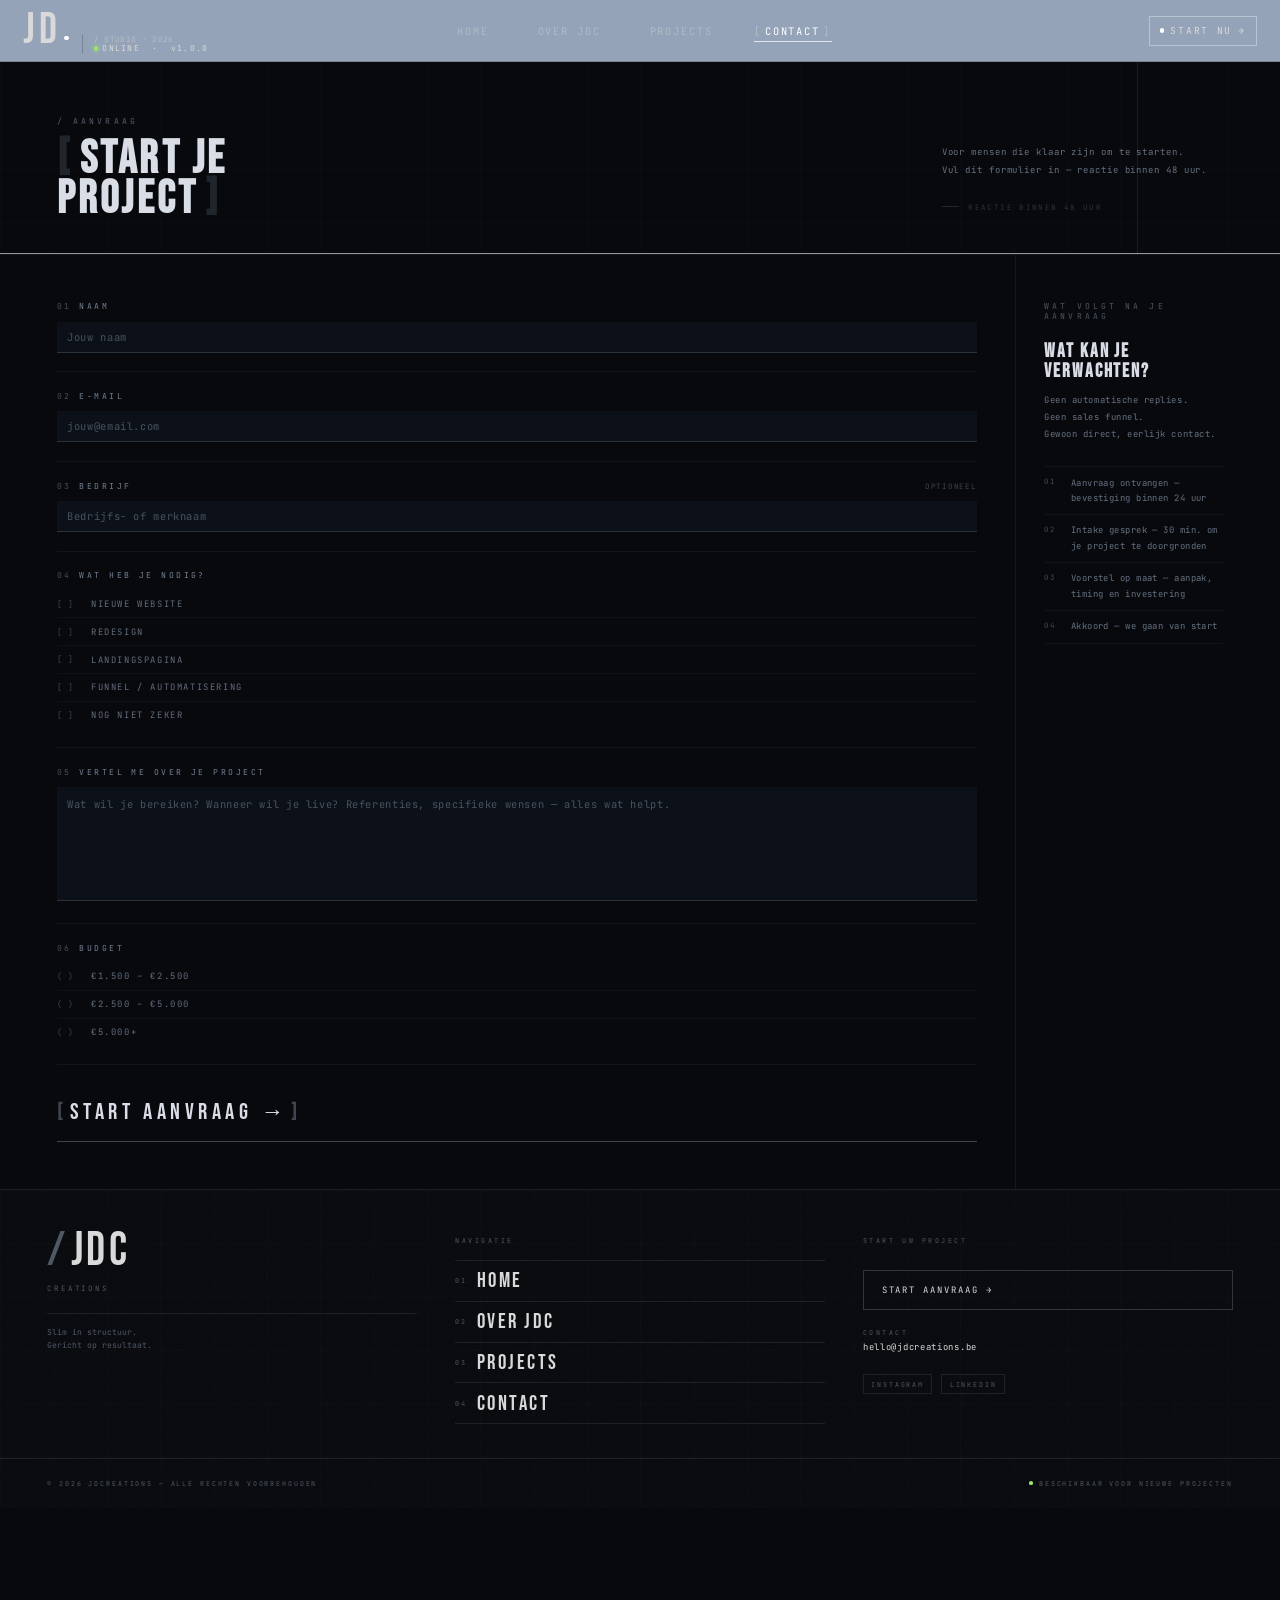
==== commit 1368f76f: "Contact page: fix contrast, stronger inputs with green focus accent" ====
--- a/contact.html
+++ b/contact.html
@@ -34,12 +34,14 @@
 	<style>
 	html { -webkit-text-size-adjust: 100%; }
 	* { box-sizing: border-box; }
-	body { margin: 0; background: #07090d; color: #d9d9d9; font-family: 'JetBrains Mono', ui-monospace, monospace; line-height: normal; }
+	body { margin: 0; background: #07090d; color: #D9DDE5; font-family: 'JetBrains Mono', ui-monospace, monospace; line-height: normal; }
 
 	:root {
-		--ct-pad-x: clamp(1.5rem, 6vw, 7rem);
-		--ct-rule:  rgba(148,163,184,0.09);
-		--ct-dim:   rgba(148,163,184,0.45);
+		--ct-pad-x:   clamp(1.5rem, 6vw, 7rem);
+		--ct-rule:    rgba(148,163,184,0.1);
+		--ct-dim:     rgba(148,163,184,0.55);
+		--ct-green:   #9be36a;
+		--ct-inp-bg:  #0c1018;
 	}
 
 	/* ── PAGE ─────────────────────────────────────── */
@@ -80,7 +82,7 @@
 		font-family: 'Bebas Neue', sans-serif;
 		font-size: clamp(44px, 4.8vw, 68px);
 		letter-spacing: 0.07em; line-height: 0.88;
-		color: #d9d9d9; margin: 0;
+		color: #D9DDE5; margin: 0;
 	}
 	.ct-h1-row { display: flex; align-items: baseline; gap: 0.15em; }
 	.ct-h1-dim { color: rgba(148,163,184,0.18); }
@@ -92,7 +94,7 @@
 	}
 	.ct-tagline {
 		font-size: clamp(12px, 0.95vw, 14px); letter-spacing: 0.1em; line-height: 2;
-		color: rgba(148,163,184,0.55); margin: 0;
+		color: rgba(148,163,184,0.68); margin: 0;
 	}
 	.ct-hero-meta {
 		font-size: 10px; letter-spacing: 0.32em; text-transform: uppercase;
@@ -157,7 +159,7 @@
 		content: '';
 		position: absolute; bottom: -1px; left: 0;
 		height: 1px; width: 0;
-		background: rgba(255,255,255,0.18);
+		background: rgba(155,227,106,0.45);
 		pointer-events: none;
 	}
 	.ct-group.is-live::after {
@@ -171,35 +173,41 @@
 	}
 	.ct-group-num {
 		font-size: 11px; letter-spacing: 0.22em;
-		color: rgba(148,163,184,0.22);
+		color: rgba(148,163,184,0.45);
 	}
 	.ct-group-name {
 		font-size: 11px; letter-spacing: 0.3em; text-transform: uppercase;
-		color: rgba(148,163,184,0.52);
+		color: rgba(148,163,184,0.78);
 	}
 	.ct-group-opt {
 		font-size: 10px; letter-spacing: 0.24em; text-transform: uppercase;
-		color: rgba(148,163,184,0.22); margin-left: auto;
+		color: rgba(148,163,184,0.4); margin-left: auto;
 	}
 
 	.ct-input, .ct-textarea {
 		width: 100%;
-		background: transparent;
+		background: var(--ct-inp-bg);
 		border: none;
-		border-bottom: 1px solid rgba(148,163,184,0.12);
-		color: #d9d9d9;
+		border-bottom: 1px solid rgba(148,163,184,0.22);
+		color: #D9DDE5;
 		font-family: 'JetBrains Mono', ui-monospace, monospace;
 		font-size: clamp(14px, 1.1vw, 16px);
 		letter-spacing: 0.06em;
-		padding: 10px 0;
+		padding: 11px 14px;
 		outline: none;
-		transition: border-color 0.2s ease;
+		border-radius: 0;
+		transition: border-color 0.2s ease, box-shadow 0.2s ease;
 	}
 	.ct-input::placeholder, .ct-textarea::placeholder {
-		color: rgba(148,163,184,0.3);
+		color: rgba(148,163,184,0.45);
+	}
+	.ct-input:hover, .ct-textarea:hover {
+		border-bottom-color: rgba(148,163,184,0.42);
+		box-shadow: 0 1px 0 0 rgba(148,163,184,0.08);
 	}
 	.ct-input:focus, .ct-textarea:focus {
-		border-bottom-color: rgba(148,163,184,0.4);
+		border-bottom-color: var(--ct-green);
+		box-shadow: 0 2px 0 -1px rgba(155,227,106,0.2);
 	}
 	.ct-textarea { resize: none; min-height: 110px; line-height: 1.85; }
 
@@ -216,21 +224,22 @@
 
 	.ct-mark {
 		font-size: 11px; letter-spacing: 0.04em; line-height: 1;
-		color: rgba(148,163,184,0.28); width: 30px; flex-shrink: 0;
+		color: rgba(148,163,184,0.38); width: 30px; flex-shrink: 0;
 		transition: color 0.18s; user-select: none;
 	}
 	.ct-mark-check::before { content: '[ ]'; }
 	.ct-mark-radio::before { content: '( )'; }
 	.ct-option input:checked ~ .ct-mark-check::before { content: '[×]'; }
 	.ct-option input:checked ~ .ct-mark-radio::before  { content: '(●)'; }
-	.ct-option input:checked ~ .ct-mark { color: rgba(255,255,255,0.55); }
+	.ct-option input:checked ~ .ct-mark { color: var(--ct-green); }
 
 	.ct-opt-text {
 		font-size: 12px; letter-spacing: 0.18em; text-transform: uppercase;
-		color: rgba(148,163,184,0.58); transition: color 0.18s;
-	}
-	.ct-option:hover .ct-opt-text { color: rgba(217,217,217,0.82); }
-	.ct-option input:checked ~ .ct-opt-text { color: #d9d9d9; }
+		color: rgba(148,163,184,0.65); transition: color 0.18s;
+	}
+	.ct-option:hover { background: rgba(148,163,184,0.04); }
+	.ct-option:hover .ct-opt-text { color: #D9DDE5; }
+	.ct-option input:checked ~ .ct-opt-text { color: #D9DDE5; }
 
 	/* Submit */
 	.ct-submit-wrap {
@@ -246,7 +255,7 @@
 		color: rgba(148,163,184,0.4);
 		transition: color 0.2s;
 	}
-	.ct-submit-text { color: #d9d9d9; margin: 0 0.1em; transition: color 0.2s; }
+	.ct-submit-text { color: #D9DDE5; margin: 0 0.1em; transition: color 0.2s; }
 	.ct-submit:hover { color: rgba(255,255,255,0.65); }
 	.ct-submit:hover .ct-submit-text { color: #ffffff; }
 	.ct-submit:disabled { opacity: 0.35; cursor: not-allowed; }
@@ -277,7 +286,7 @@
 	.ct-success-h {
 		font-family: 'Bebas Neue', sans-serif;
 		font-size: clamp(36px, 4vw, 60px); letter-spacing: 0.08em; line-height: 1;
-		color: #d9d9d9; margin: 0;
+		color: #D9DDE5; margin: 0;
 	}
 	.ct-success-body {
 		font-size: 13px; letter-spacing: 0.07em; line-height: 1.85;
@@ -290,7 +299,7 @@
 		display: inline-flex; align-items: center;
 		transition: color 0.2s;
 	}
-	.ct-success-back span { color: #d9d9d9; margin: 0 0.1em; transition: color 0.2s; }
+	.ct-success-back span { color: #D9DDE5; margin: 0 0.1em; transition: color 0.2s; }
 	.ct-success-back:hover { color: rgba(255,255,255,0.65); }
 	.ct-success-back:hover span { color: #fff; }
 
@@ -302,16 +311,16 @@
 
 	.ct-info-label {
 		font-size: 11px; letter-spacing: 0.38em; text-transform: uppercase;
-		color: rgba(148,163,184,0.28); margin: 0 0 1.75rem;
+		color: rgba(148,163,184,0.5); margin: 0 0 1.75rem;
 	}
 	.ct-info-h2 {
 		font-family: 'Bebas Neue', sans-serif;
 		font-size: clamp(22px, 2vw, 32px); letter-spacing: 0.1em; line-height: 1.05;
-		color: #d9d9d9; margin: 0 0 0.85rem;
+		color: #D9DDE5; margin: 0 0 0.85rem;
 	}
 	.ct-info-body {
 		font-size: 12px; letter-spacing: 0.06em; line-height: 1.9;
-		color: rgba(148,163,184,0.55); margin: 0 0 2rem;
+		color: rgba(148,163,184,0.68); margin: 0 0 2rem;
 	}
 
 	.ct-steps { list-style: none; margin: 0; padding: 0; }
@@ -323,11 +332,11 @@
 	.ct-step:last-child { border-bottom: 1px solid rgba(148,163,184,0.07); }
 	.ct-step-num {
 		font-size: 10px; letter-spacing: 0.25em;
-		color: rgba(148,163,184,0.22); min-width: 22px; flex-shrink: 0; padding-top: 1px;
+		color: rgba(148,163,184,0.42); min-width: 22px; flex-shrink: 0; padding-top: 1px;
 	}
 	.ct-step-text {
 		font-size: 12px; letter-spacing: 0.05em; line-height: 1.72;
-		color: rgba(148,163,184,0.55);
+		color: rgba(148,163,184,0.68);
 	}
 
 	/* ── RESPONSIVE ──────────────────────────────── */
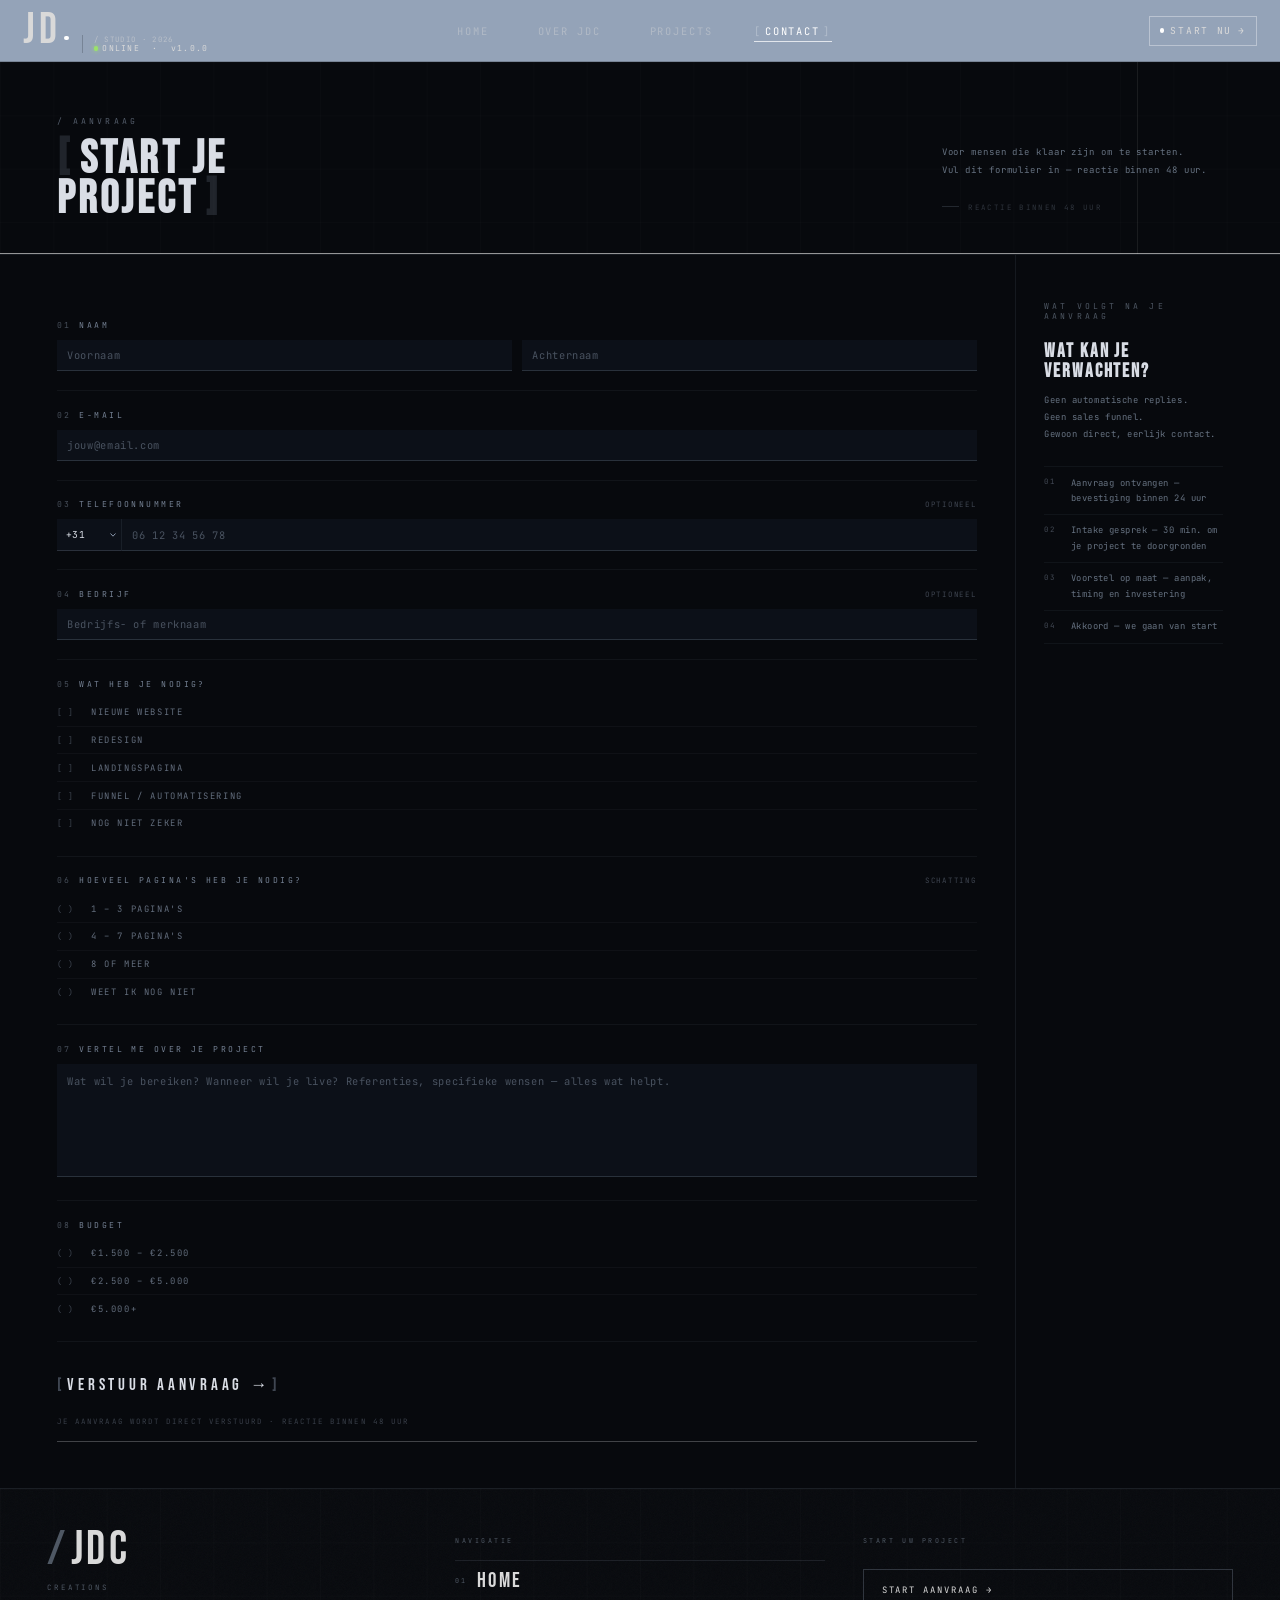
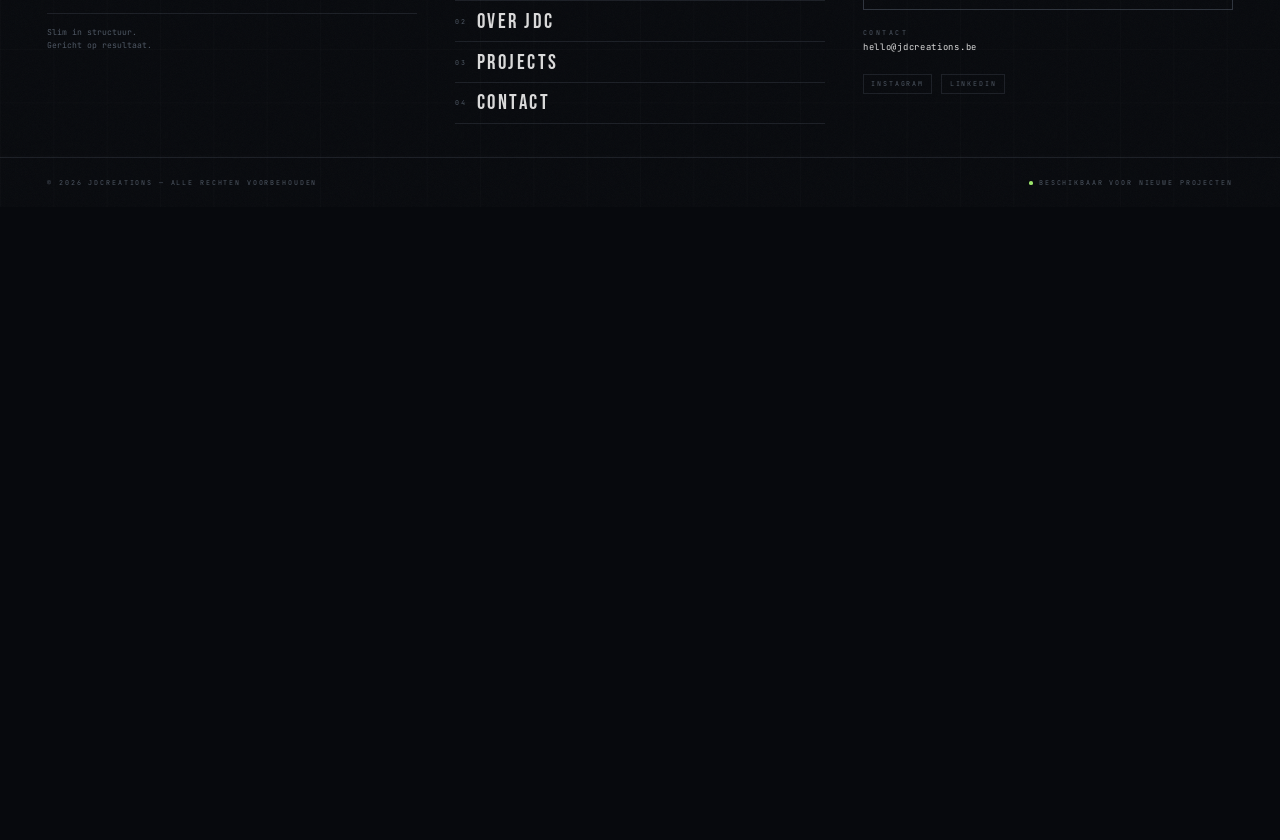
==== commit 48da3f2c: "Add success page, honeypot/timing guard, split naam fields, phone field; favicon white JD - contact." ====
--- a/contact.html
+++ b/contact.html
@@ -211,6 +211,45 @@
 	}
 	.ct-textarea { resize: none; min-height: 110px; line-height: 1.85; }
 
+	/* Two-column name row */
+	.ct-name-row {
+		display: grid;
+		grid-template-columns: 1fr 1fr;
+		gap: 14px;
+	}
+
+	/* Phone row: country code + number */
+	.ct-phone-wrap {
+		display: flex;
+		align-items: stretch;
+	}
+	.ct-country-code {
+		flex: 0 0 auto;
+		width: 88px;
+		background: var(--ct-inp-bg);
+		border: none;
+		border-bottom: 1px solid rgba(148,163,184,0.22);
+		border-right: 1px solid rgba(148,163,184,0.1);
+		color: #D9DDE5;
+		font-family: 'JetBrains Mono', ui-monospace, monospace;
+		font-size: 13px;
+		letter-spacing: 0.04em;
+		padding: 11px 22px 11px 12px;
+		outline: none;
+		appearance: none;
+		-webkit-appearance: none;
+		background-image: url("data:image/svg+xml,%3Csvg xmlns='http://www.w3.org/2000/svg' width='8' height='5' viewBox='0 0 8 5'%3E%3Cpath d='M1 1l3 3 3-3' stroke='%2394a3b8' stroke-width='1.2' fill='none' stroke-linecap='round' stroke-linejoin='round'/%3E%3C/svg%3E");
+		background-repeat: no-repeat;
+		background-position: right 7px center;
+		cursor: pointer;
+		transition: border-color 0.2s ease;
+	}
+	.ct-country-code:hover { border-bottom-color: rgba(148,163,184,0.42); }
+	.ct-country-code:focus { border-bottom-color: var(--ct-green); outline: none; }
+	.ct-country-code option { background: #0c1018; color: #D9DDE5; }
+
+	.ct-phone-input { flex: 1; }
+
 	/* Checkboxes / radios */
 	.ct-options { display: flex; flex-direction: column; }
 	.ct-option {
@@ -250,8 +289,8 @@
 		display: inline-flex; align-items: center;
 		background: none; border: none; padding: 0; cursor: pointer;
 		font-family: 'Bebas Neue', sans-serif;
-		font-size: clamp(22px, 2.4vw, 38px);
-		letter-spacing: 0.2em;
+		font-size: clamp(18px, 1.8vw, 26px);
+		letter-spacing: 0.22em;
 		color: rgba(148,163,184,0.4);
 		transition: color 0.2s;
 	}
@@ -259,6 +298,11 @@
 	.ct-submit:hover { color: rgba(255,255,255,0.65); }
 	.ct-submit:hover .ct-submit-text { color: #ffffff; }
 	.ct-submit:disabled { opacity: 0.35; cursor: not-allowed; }
+
+	.ct-submit-note {
+		font-size: 10px; letter-spacing: 0.28em; text-transform: uppercase;
+		color: rgba(148,163,184,0.35); margin: 0.5rem 0 0;
+	}
 
 	.ct-submit-line {
 		position: relative; height: 1px;
@@ -360,9 +404,11 @@
 	@media (max-width: 600px) {
 		.ct-page { padding-top: 64px; }
 		.ct-h1 { font-size: 52px; }
-		.ct-submit { font-size: 24px; }
+		.ct-submit { font-size: 20px; }
 		.ct-main { padding: 0 1.25rem; }
 		.ct-hero { padding-left: 1.25rem; padding-right: 1.25rem; }
+		.ct-name-row { grid-template-columns: 1fr; }
+		.ct-country-code { width: 80px; }
 	}
 	</style>
 </head>
@@ -406,13 +452,22 @@
 
 			<form class="ct-form" id="ctForm" name="aanvraag" method="POST" novalidate>
 
+				<!-- Honeypot — hidden from humans, filled by bots -->
+				<div style="position:absolute;left:-9999px;top:-9999px;opacity:0;pointer-events:none;" aria-hidden="true">
+					<label for="ct_hp">Website</label>
+					<input type="text" id="ct_hp" name="website_url" tabindex="-1" autocomplete="off">
+				</div>
+
 				<!-- 01 Naam -->
 				<div class="ct-group">
 					<div class="ct-group-label">
 						<span class="ct-group-num">01</span>
 						<span class="ct-group-name">Naam</span>
 					</div>
-					<input class="ct-input" type="text" name="naam" placeholder="Jouw naam" autocomplete="name" required>
+					<div class="ct-name-row">
+						<input class="ct-input" type="text" name="voornaam" placeholder="Voornaam" autocomplete="given-name" required>
+						<input class="ct-input" type="text" name="achternaam" placeholder="Achternaam" autocomplete="family-name" required>
+					</div>
 				</div>
 
 				<!-- 02 E-mail -->
@@ -424,20 +479,61 @@
 					<input class="ct-input" type="email" name="email" placeholder="jouw@email.com" autocomplete="email" required>
 				</div>
 
-				<!-- 03 Bedrijf -->
+				<!-- 03 Telefoonnummer -->
 				<div class="ct-group">
 					<div class="ct-group-label">
 						<span class="ct-group-num">03</span>
-						<span class="ct-group-name">Bedrijf</span>
+						<span class="ct-group-name">Telefoonnummer</span>
 						<span class="ct-group-opt">Optioneel</span>
 					</div>
-					<input class="ct-input" type="text" name="bedrijf" placeholder="Bedrijfs- of merknaam" autocomplete="organization">
-				</div>
-
-				<!-- 04 Wat heb je nodig? -->
+					<div class="ct-phone-wrap">
+						<select class="ct-country-code" name="landcode" autocomplete="tel-country-code">
+							<option value="+31" selected>+31</option>
+							<option value="+32">+32</option>
+							<option value="+49">+49</option>
+							<option value="+33">+33</option>
+							<option value="+44">+44</option>
+							<option value="+353">+353</option>
+							<option value="+34">+34</option>
+							<option value="+39">+39</option>
+							<option value="+351">+351</option>
+							<option value="+41">+41</option>
+							<option value="+43">+43</option>
+							<option value="+352">+352</option>
+							<option value="+46">+46</option>
+							<option value="+45">+45</option>
+							<option value="+47">+47</option>
+							<option value="+358">+358</option>
+							<option value="+354">+354</option>
+							<option value="+48">+48</option>
+							<option value="+420">+420</option>
+							<option value="+421">+421</option>
+							<option value="+36">+36</option>
+							<option value="+40">+40</option>
+							<option value="+359">+359</option>
+							<option value="+385">+385</option>
+							<option value="+386">+386</option>
+							<option value="+30">+30</option>
+							<option value="+1">+1</option>
+						</select>
+						<input class="ct-input ct-phone-input" type="tel" name="telefoon" placeholder="06 12 34 56 78" autocomplete="tel-national">
+					</div>
+				</div>
+
+				<!-- 04 Bedrijf -->
 				<div class="ct-group">
 					<div class="ct-group-label">
 						<span class="ct-group-num">04</span>
+						<span class="ct-group-name">Bedrijf</span>
+						<span class="ct-group-opt">Optioneel</span>
+					</div>
+					<input class="ct-input" type="text" name="bedrijf" placeholder="Bedrijfs- of merknaam" autocomplete="organization">
+				</div>
+
+				<!-- 05 Wat heb je nodig? -->
+				<div class="ct-group">
+					<div class="ct-group-label">
+						<span class="ct-group-num">05</span>
 						<span class="ct-group-name">Wat heb je nodig?</span>
 					</div>
 					<div class="ct-options">
@@ -469,19 +565,50 @@
 					</div>
 				</div>
 
-				<!-- 05 Vertel me over je project -->
-				<div class="ct-group">
-					<div class="ct-group-label">
-						<span class="ct-group-num">05</span>
-						<span class="ct-group-name">Vertel me over je project</span>
-					</div>
-					<textarea class="ct-textarea" name="project" placeholder="Wat wil je bereiken? Wanneer wil je live? Referenties, specifieke wensen — alles wat helpt." rows="5"></textarea>
-				</div>
-
-				<!-- 06 Budget -->
+				<!-- 06 Aantal pagina's -->
 				<div class="ct-group">
 					<div class="ct-group-label">
 						<span class="ct-group-num">06</span>
+						<span class="ct-group-name">Hoeveel pagina's heb je nodig?</span>
+						<span class="ct-group-opt">Schatting</span>
+					</div>
+					<div class="ct-options">
+						<label class="ct-option">
+							<input type="radio" name="paginas" value="1-3">
+							<span class="ct-mark ct-mark-radio"></span>
+							<span class="ct-opt-text">1 – 3 pagina's</span>
+						</label>
+						<label class="ct-option">
+							<input type="radio" name="paginas" value="4-7">
+							<span class="ct-mark ct-mark-radio"></span>
+							<span class="ct-opt-text">4 – 7 pagina's</span>
+						</label>
+						<label class="ct-option">
+							<input type="radio" name="paginas" value="8+">
+							<span class="ct-mark ct-mark-radio"></span>
+							<span class="ct-opt-text">8 of meer</span>
+						</label>
+						<label class="ct-option">
+							<input type="radio" name="paginas" value="weet-niet">
+							<span class="ct-mark ct-mark-radio"></span>
+							<span class="ct-opt-text">Weet ik nog niet</span>
+						</label>
+					</div>
+				</div>
+
+				<!-- 07 Vertel me over je project -->
+				<div class="ct-group">
+					<div class="ct-group-label">
+						<span class="ct-group-num">07</span>
+						<span class="ct-group-name">Vertel me over je project</span>
+					</div>
+					<textarea class="ct-textarea" name="project" placeholder="Wat wil je bereiken? Wanneer wil je live? Referenties, specifieke wensen — alles wat helpt." rows="5"></textarea>
+				</div>
+
+				<!-- 08 Budget -->
+				<div class="ct-group">
+					<div class="ct-group-label">
+						<span class="ct-group-num">08</span>
 						<span class="ct-group-name">Budget</span>
 					</div>
 					<div class="ct-options">
@@ -506,22 +633,13 @@
 				<!-- Submit -->
 				<div class="ct-submit-wrap">
 					<button type="submit" class="ct-submit" id="ctSubmit">
-						<span>[ </span><span class="ct-submit-text">START AANVRAAG &rarr;</span><span> ]</span>
+						<span>[ </span><span class="ct-submit-text">VERSTUUR AANVRAAG &rarr;</span><span> ]</span>
 					</button>
+					<p class="ct-submit-note">Je aanvraag wordt direct verstuurd · reactie binnen 48 uur</p>
 					<div class="ct-submit-line"></div>
 				</div>
 
 			</form>
-
-			<!-- Success state -->
-			<div class="ct-success" id="ctSuccess">
-				<p class="ct-success-label">/ AANVRAAG ONTVANGEN</p>
-				<h2 class="ct-success-h">BEDANKT.<br>WE NEMEN<br>CONTACT OP.</h2>
-				<p class="ct-success-body">
-					Je aanvraag is goed ontvangen. Je krijgt binnen 24–48 uur een persoonlijk bericht van mij.
-				</p>
-				<a class="ct-success-back" href="./index.html">[ <span>TERUG NAAR HOME &rarr;</span> ]</a>
-			</div>
 
 		</div>
 
@@ -563,6 +681,9 @@
 <script>
 'use strict';
 
+var PAGE_READY  = Date.now();
+var MIN_ON_PAGE = 5000;
+
 /* ── Focus / fill state on ct-group ── */
 (function() {
 	var groups = Array.from(document.querySelectorAll('.ct-group'));
@@ -587,27 +708,38 @@
 
 /* ── Form submit ── */
 (function() {
-	var form    = document.getElementById('ctForm');
-	var success = document.getElementById('ctSuccess');
-	var btn     = document.getElementById('ctSubmit');
+	var form = document.getElementById('ctForm');
+	var btn  = document.getElementById('ctSubmit');
 
 	if (!form) return;
 
 	form.addEventListener('submit', function(e) {
 		e.preventDefault();
 
-		var naam  = form.querySelector('[name="naam"]');
-		var email = form.querySelector('[name="email"]');
-		if (!naam.value.trim() || !email.value.trim()) { naam.focus(); return; }
+		/* Honeypot — bots fill this, humans don't */
+		var hp = form.querySelector('[name="website_url"]');
+		if (hp && hp.value.trim() !== '') {
+			/* Fake success for bots — redirect silently */
+			window.location.href = './success.html';
+			return;
+		}
+
+		/* Required fields */
+		var voornaam = form.querySelector('[name="voornaam"]');
+		var email    = form.querySelector('[name="email"]');
+		if (!voornaam || !voornaam.value.trim()) { if (voornaam) voornaam.focus(); return; }
+		if (!email    || !email.value.trim())    { email.focus(); return; }
 
 		btn.disabled = true;
 		btn.querySelector('.ct-submit-text').textContent = 'VERZENDEN...';
 
+		/* Enforce minimum time on page to deter automated submissions */
+		var elapsed = Date.now() - PAGE_READY;
+		var delay   = Math.max(600, MIN_ON_PAGE - elapsed + 200);
+
 		setTimeout(function() {
-			form.style.display = 'none';
-			success.classList.add('is-visible');
-			window.scrollTo({ top: 0, behavior: 'smooth' });
-		}, 600);
+			window.location.href = './success.html';
+		}, delay);
 	});
 })();
 </script>
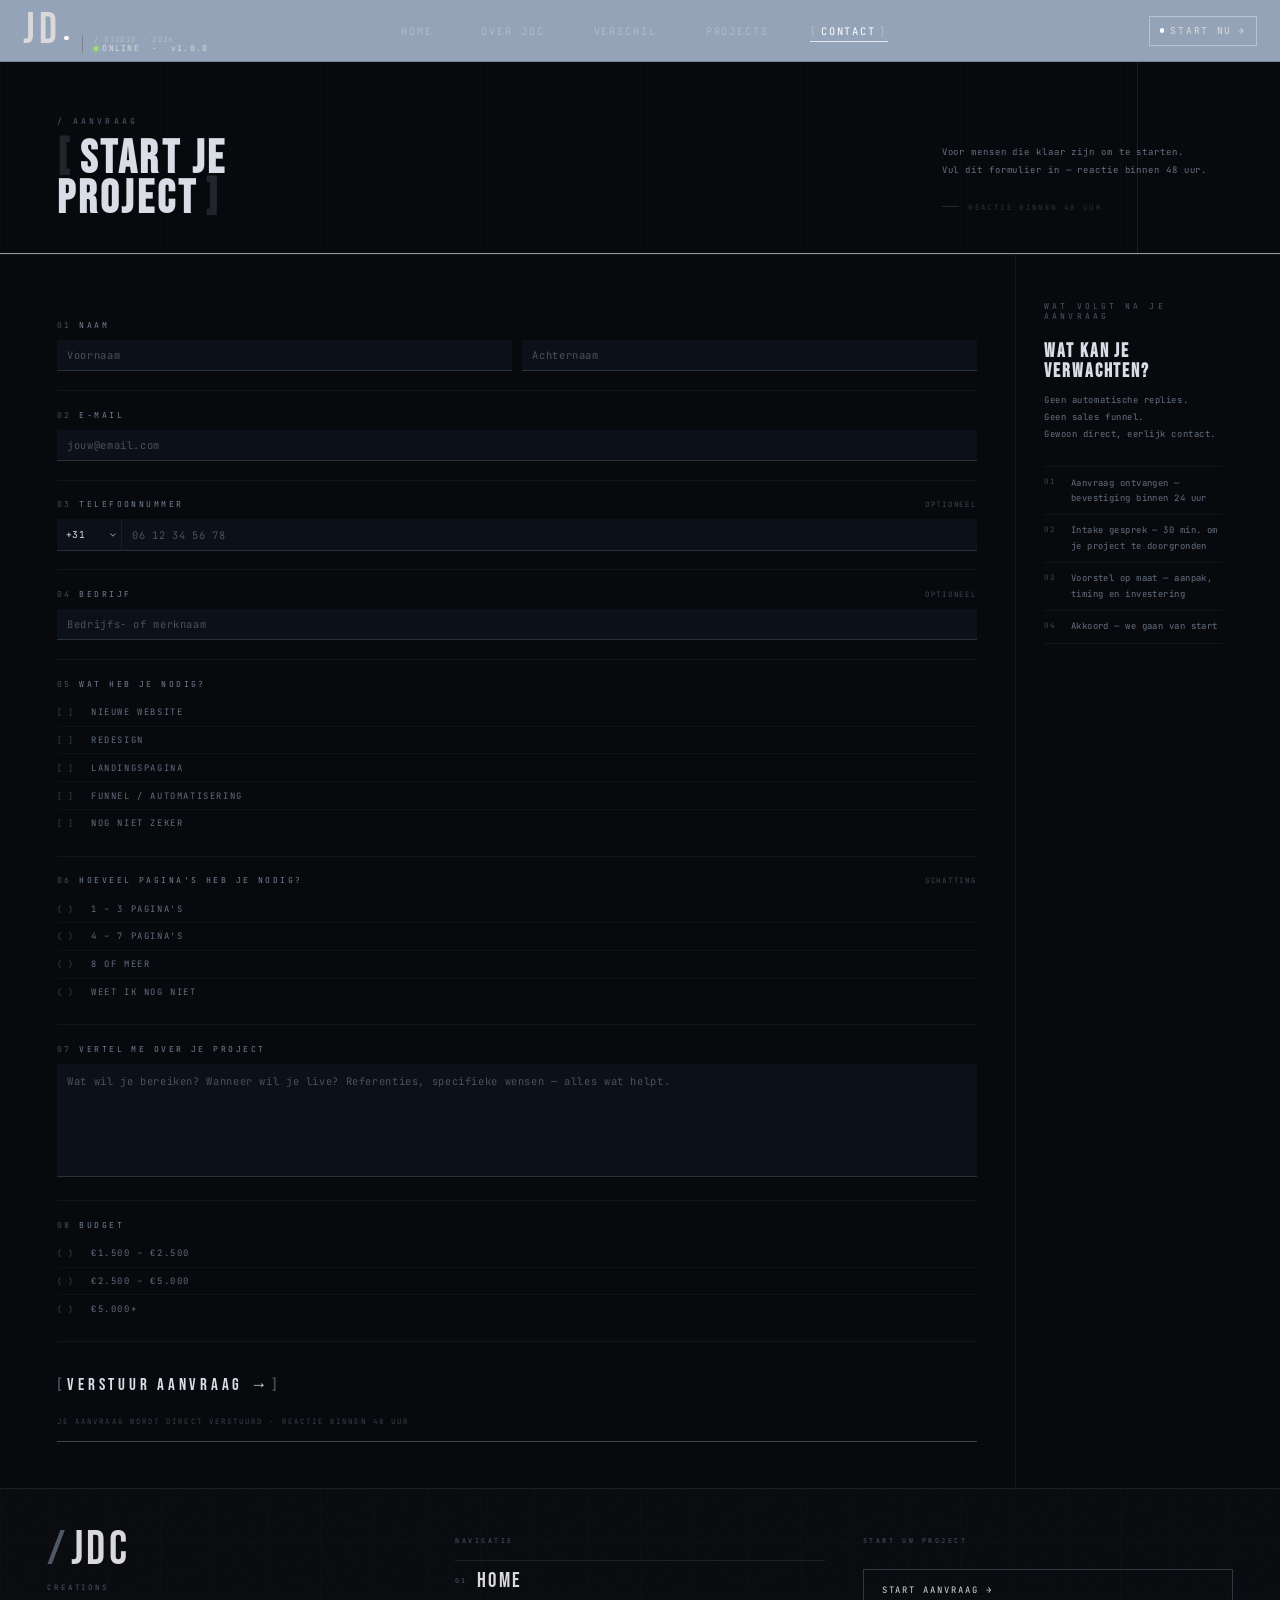
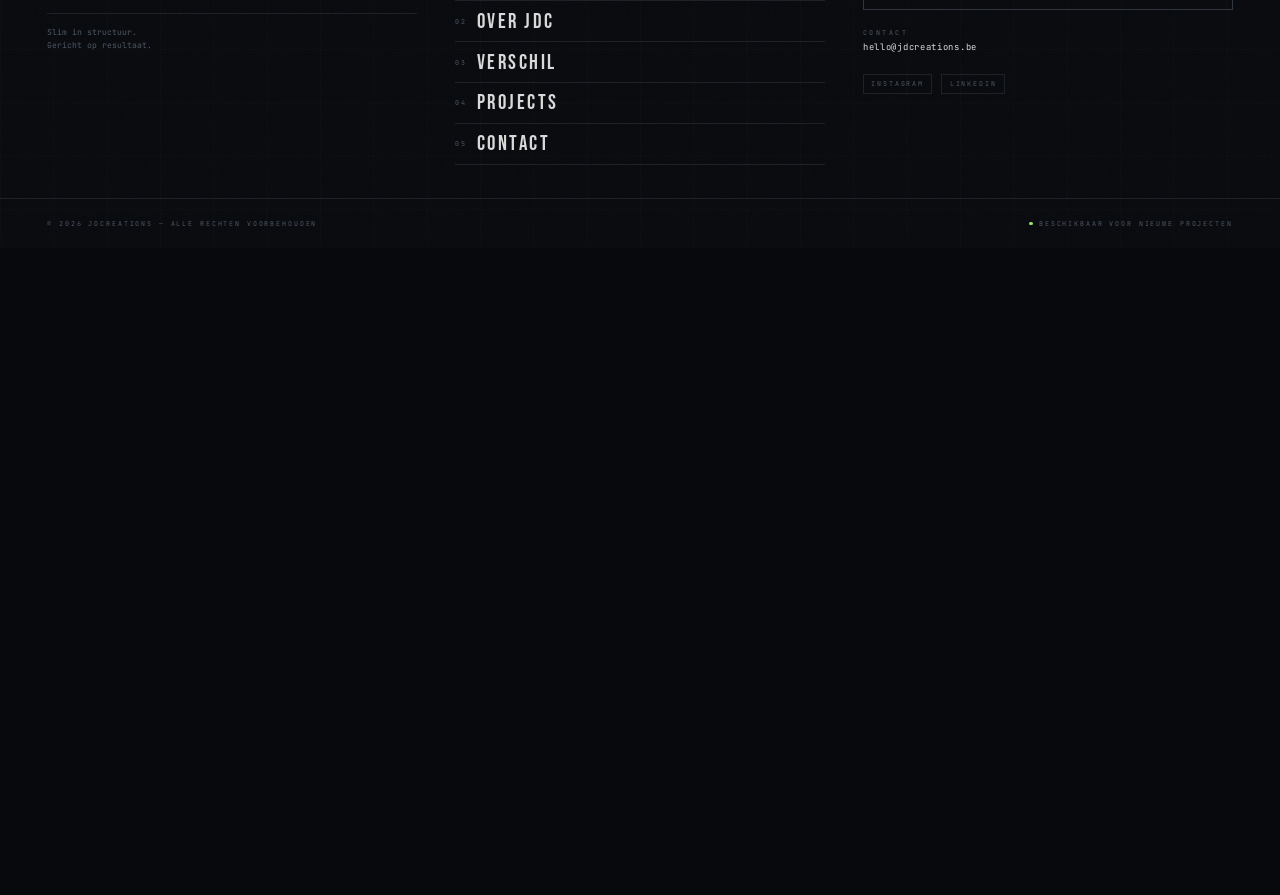
==== commit e8ca8981: "Add OpenGraph, Twitter Card, canonical, lang=nl to all pages; noindex success.html" ====
--- a/contact.html
+++ b/contact.html
@@ -1,9 +1,24 @@
 <!DOCTYPE html>
-<html>
+<html lang="nl">
 <head>
 	<meta charset="utf-8">
 	<meta name="viewport" content="initial-scale=1, width=device-width">
-	<title>Aanvraag · JDCreations</title>
+	<title>Start Aanvraag — JDCreations</title>
+	<meta name="description" content="Klaar om te starten? Stuur een aanvraag bij JDCreations. Geen verplichtingen, geen verkooppraatje — gewoon een eerlijk gesprek. Antwoord binnen 48 uur.">
+	<link rel="canonical" href="https://www.jdcreations.be/contact.html">
+	<meta property="og:type" content="website">
+	<meta property="og:site_name" content="JDCreations">
+	<meta property="og:title" content="Start Aanvraag — JDCreations">
+	<meta property="og:description" content="Klaar om te starten? Geen verplichtingen, geen verkooppraatje — gewoon een eerlijk gesprek. Antwoord binnen 48 uur.">
+	<meta property="og:url" content="https://www.jdcreations.be/contact.html">
+	<meta property="og:image" content="https://www.jdcreations.be/og-image.png">
+	<meta property="og:image:width" content="1200">
+	<meta property="og:image:height" content="630">
+	<meta property="og:locale" content="nl_BE">
+	<meta name="twitter:card" content="summary_large_image">
+	<meta name="twitter:title" content="Start Aanvraag — JDCreations">
+	<meta name="twitter:description" content="Geen verplichtingen, geen verkooppraatje. Antwoord binnen 48 uur.">
+	<meta name="twitter:image" content="https://www.jdcreations.be/og-image.png">
 	<link rel="icon" type="image/svg+xml" href="./favicon.svg">
 
 	<link rel="preconnect" href="https://fonts.googleapis.com" />
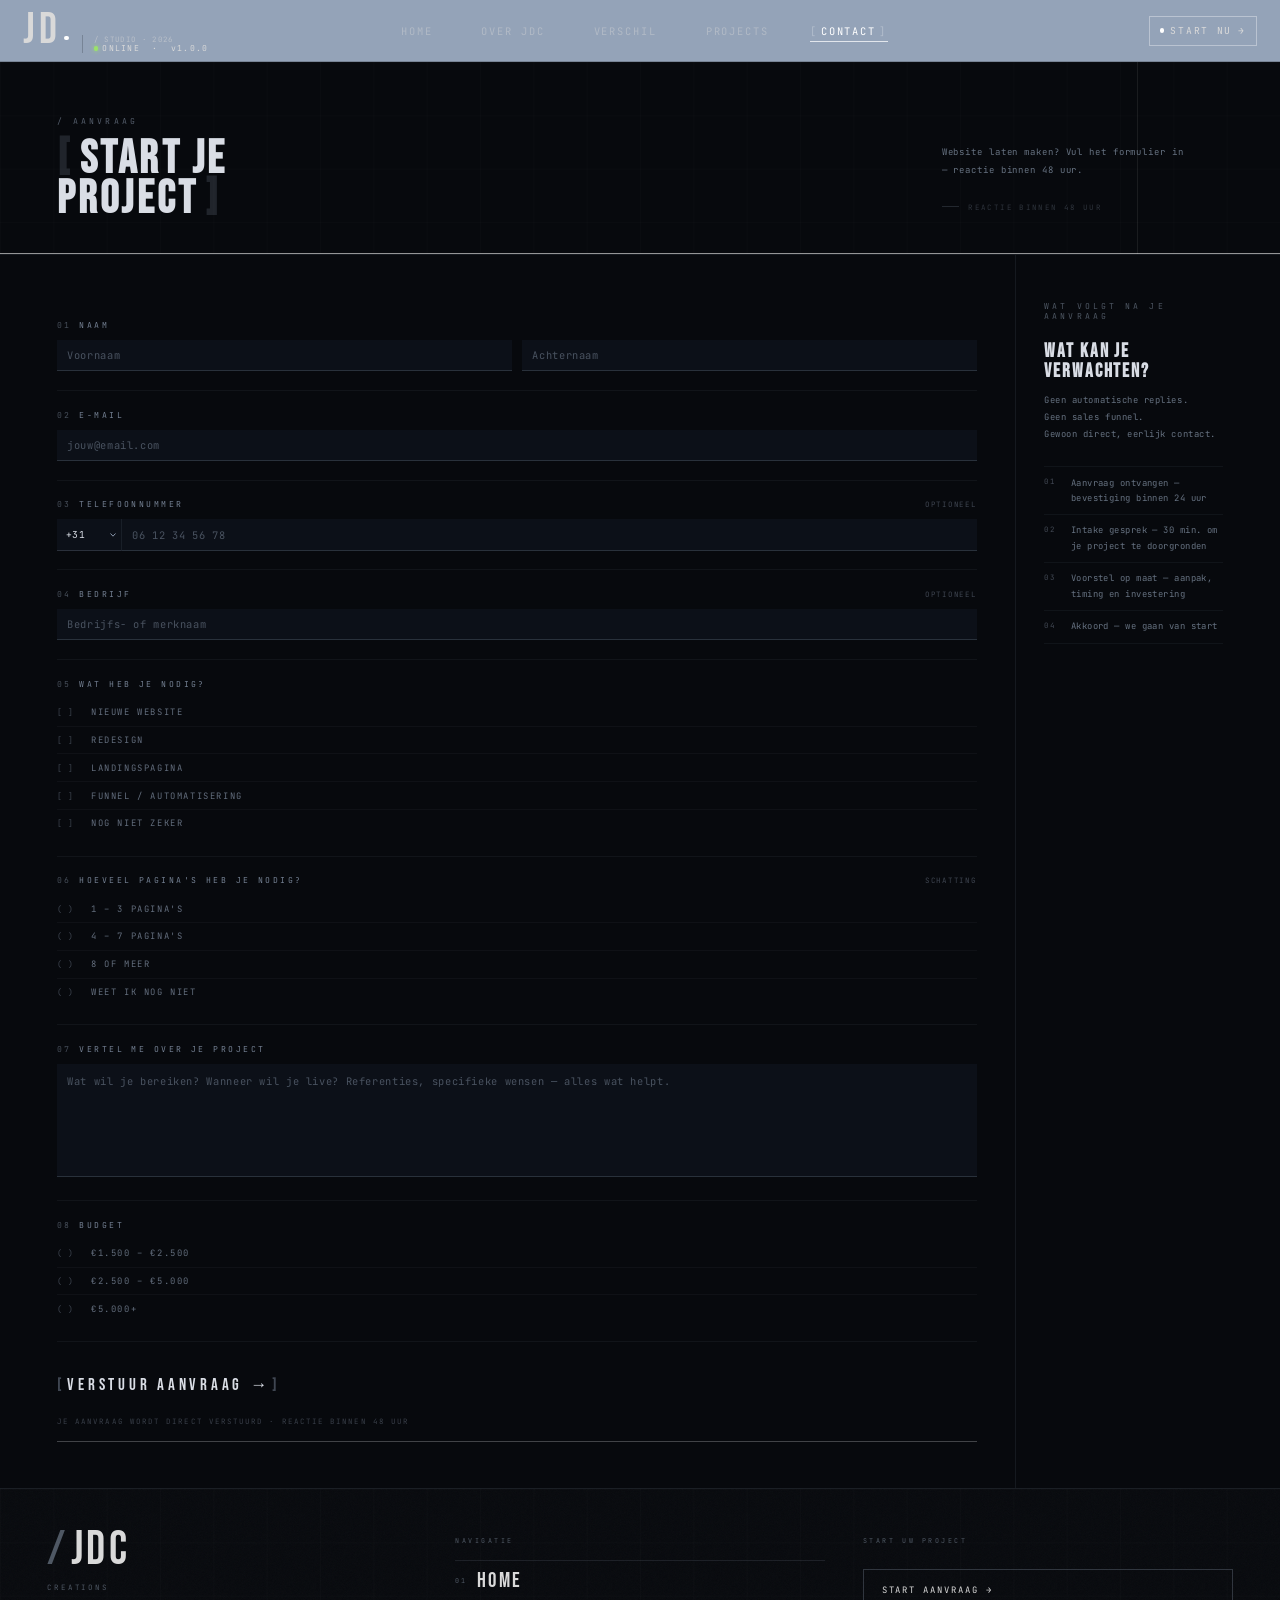
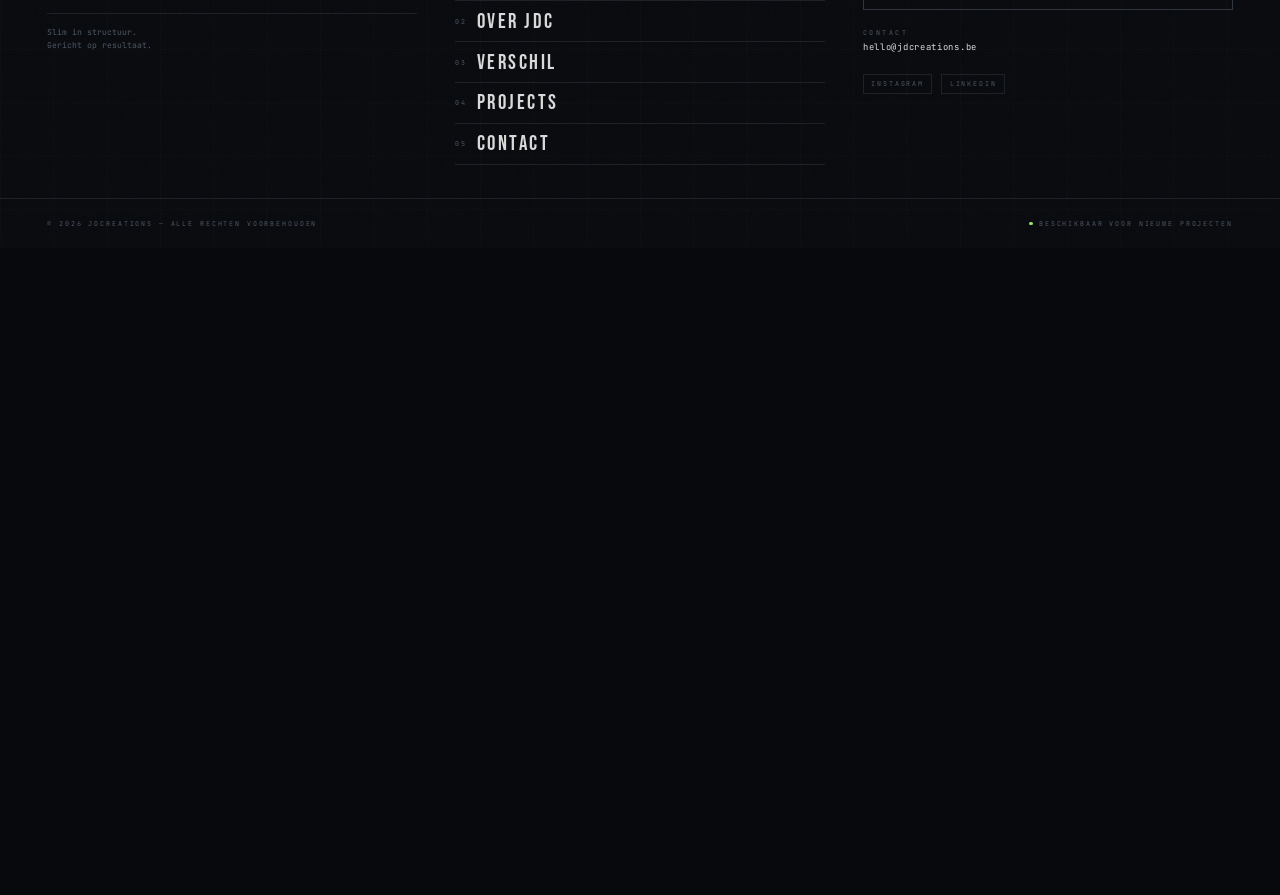
==== commit 76a5f758: "SEO: keyword copy weaving + robots.txt best practices - Weave target keywords (website laten maken, " ====
--- a/contact.html
+++ b/contact.html
@@ -3,21 +3,22 @@
 <head>
 	<meta charset="utf-8">
 	<meta name="viewport" content="initial-scale=1, width=device-width">
-	<title>Start Aanvraag — JDCreations</title>
-	<meta name="description" content="Klaar om te starten? Stuur een aanvraag bij JDCreations. Geen verplichtingen, geen verkooppraatje — gewoon een eerlijk gesprek. Antwoord binnen 48 uur.">
+	<title>Website Laten Maken — Offerte Aanvragen | JDCreations</title>
+	<meta name="description" content="Website laten maken? Vraag vrijblijvend een offerte aan bij JDCreations. Custom webdesign op maat — geen verplichtingen, geen verkooppraatje. Reactie binnen 48 uur.">
+	<meta name="keywords" content="website laten maken offerte, website laten maken aanvragen, webdesign offerte, custom website aanvragen">
 	<link rel="canonical" href="https://www.jdcreations.be/contact.html">
 	<meta property="og:type" content="website">
 	<meta property="og:site_name" content="JDCreations">
-	<meta property="og:title" content="Start Aanvraag — JDCreations">
-	<meta property="og:description" content="Klaar om te starten? Geen verplichtingen, geen verkooppraatje — gewoon een eerlijk gesprek. Antwoord binnen 48 uur.">
+	<meta property="og:title" content="Website Laten Maken — Offerte Aanvragen | JDCreations">
+	<meta property="og:description" content="Website laten maken? Vraag vrijblijvend een offerte aan. Custom webdesign op maat, reactie binnen 48 uur.">
 	<meta property="og:url" content="https://www.jdcreations.be/contact.html">
 	<meta property="og:image" content="https://www.jdcreations.be/og-image.png">
 	<meta property="og:image:width" content="1200">
 	<meta property="og:image:height" content="630">
 	<meta property="og:locale" content="nl_BE">
 	<meta name="twitter:card" content="summary_large_image">
-	<meta name="twitter:title" content="Start Aanvraag — JDCreations">
-	<meta name="twitter:description" content="Geen verplichtingen, geen verkooppraatje. Antwoord binnen 48 uur.">
+	<meta name="twitter:title" content="Website Laten Maken — Offerte Aanvragen | JDCreations">
+	<meta name="twitter:description" content="Vrijblijvende offerte voor een custom website op maat. Reactie binnen 48 uur.">
 	<meta name="twitter:image" content="https://www.jdcreations.be/og-image.png">
 	<link rel="icon" type="image/svg+xml" href="./favicon.svg">
 
@@ -449,8 +450,8 @@
 			<!-- Right: context -->
 			<div class="ct-hero-right">
 				<p class="ct-tagline">
-					Voor mensen die klaar zijn om te starten.<br>
-					Vul dit formulier in — reactie binnen 48 uur.
+					Website laten maken? Vul het formulier in<br>
+					— reactie binnen 48 uur.
 				</p>
 				<p class="ct-hero-meta">Reactie binnen 48 uur</p>
 			</div>
